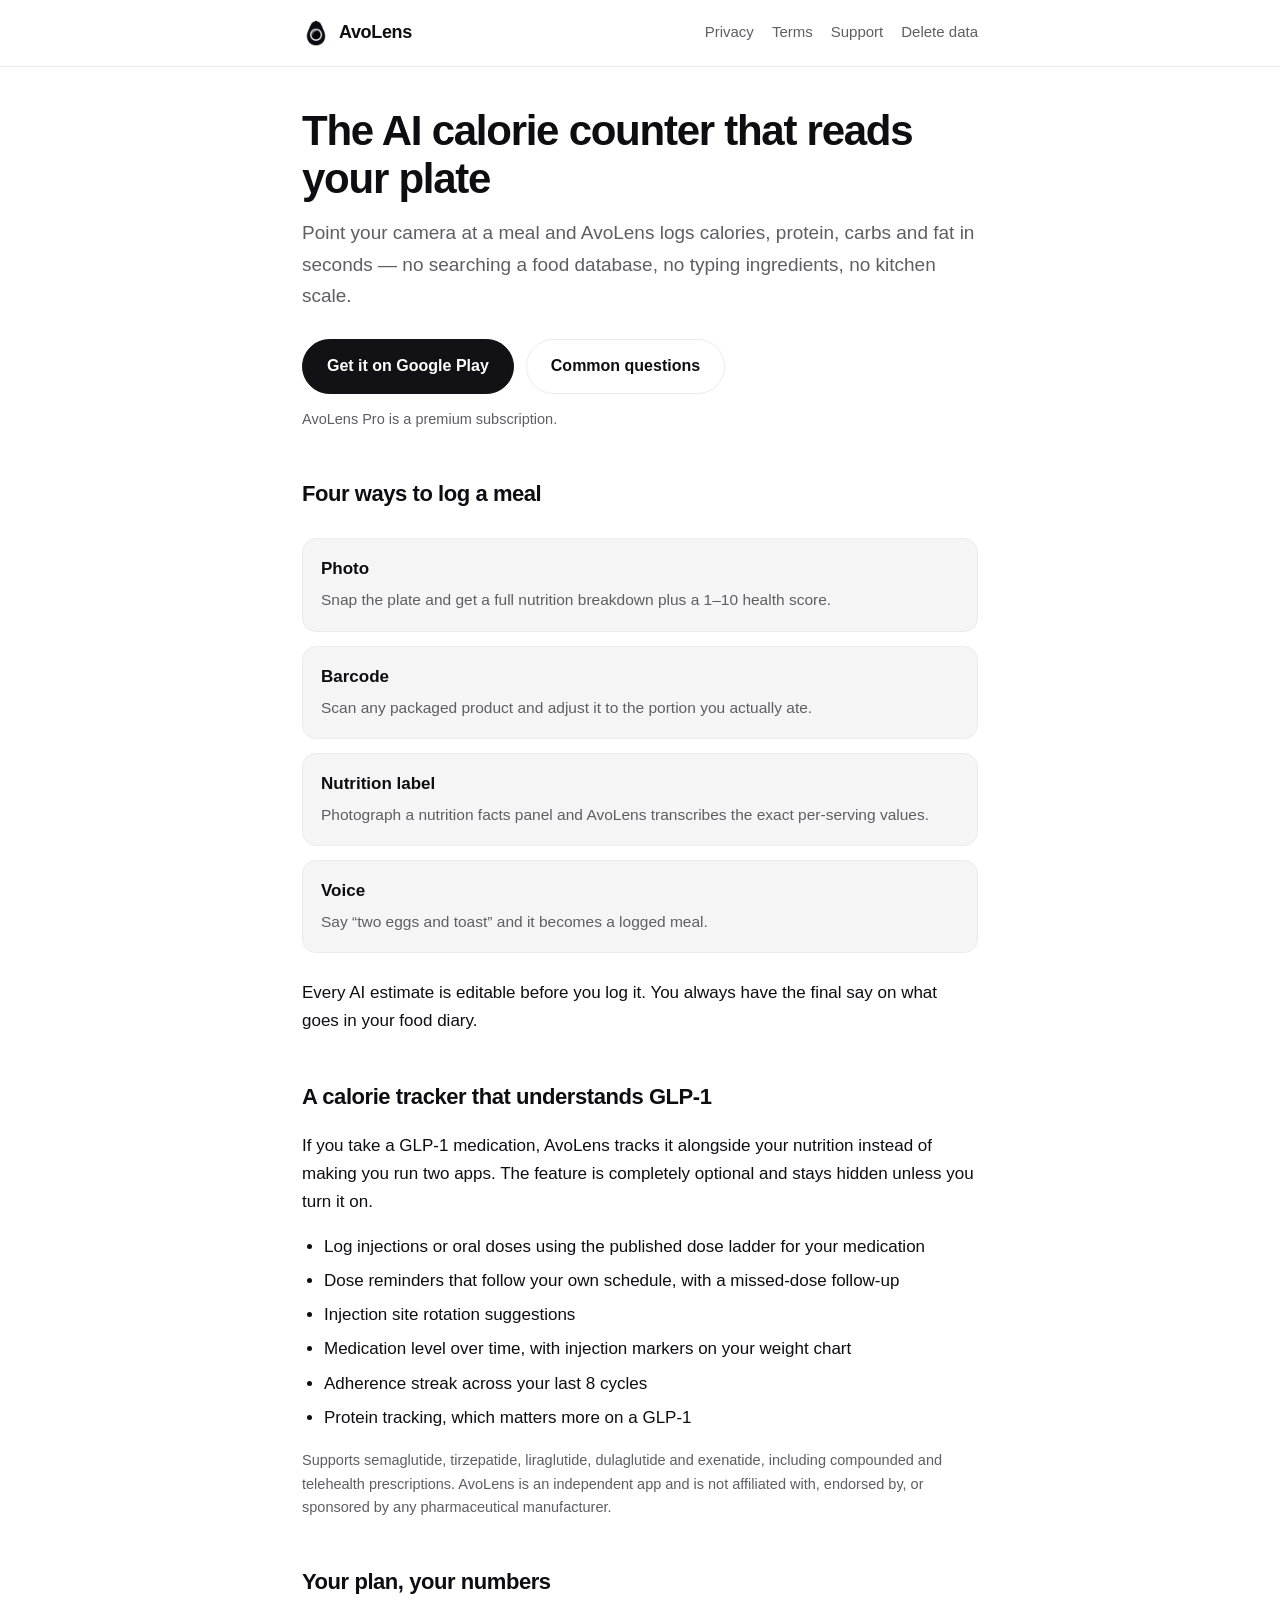
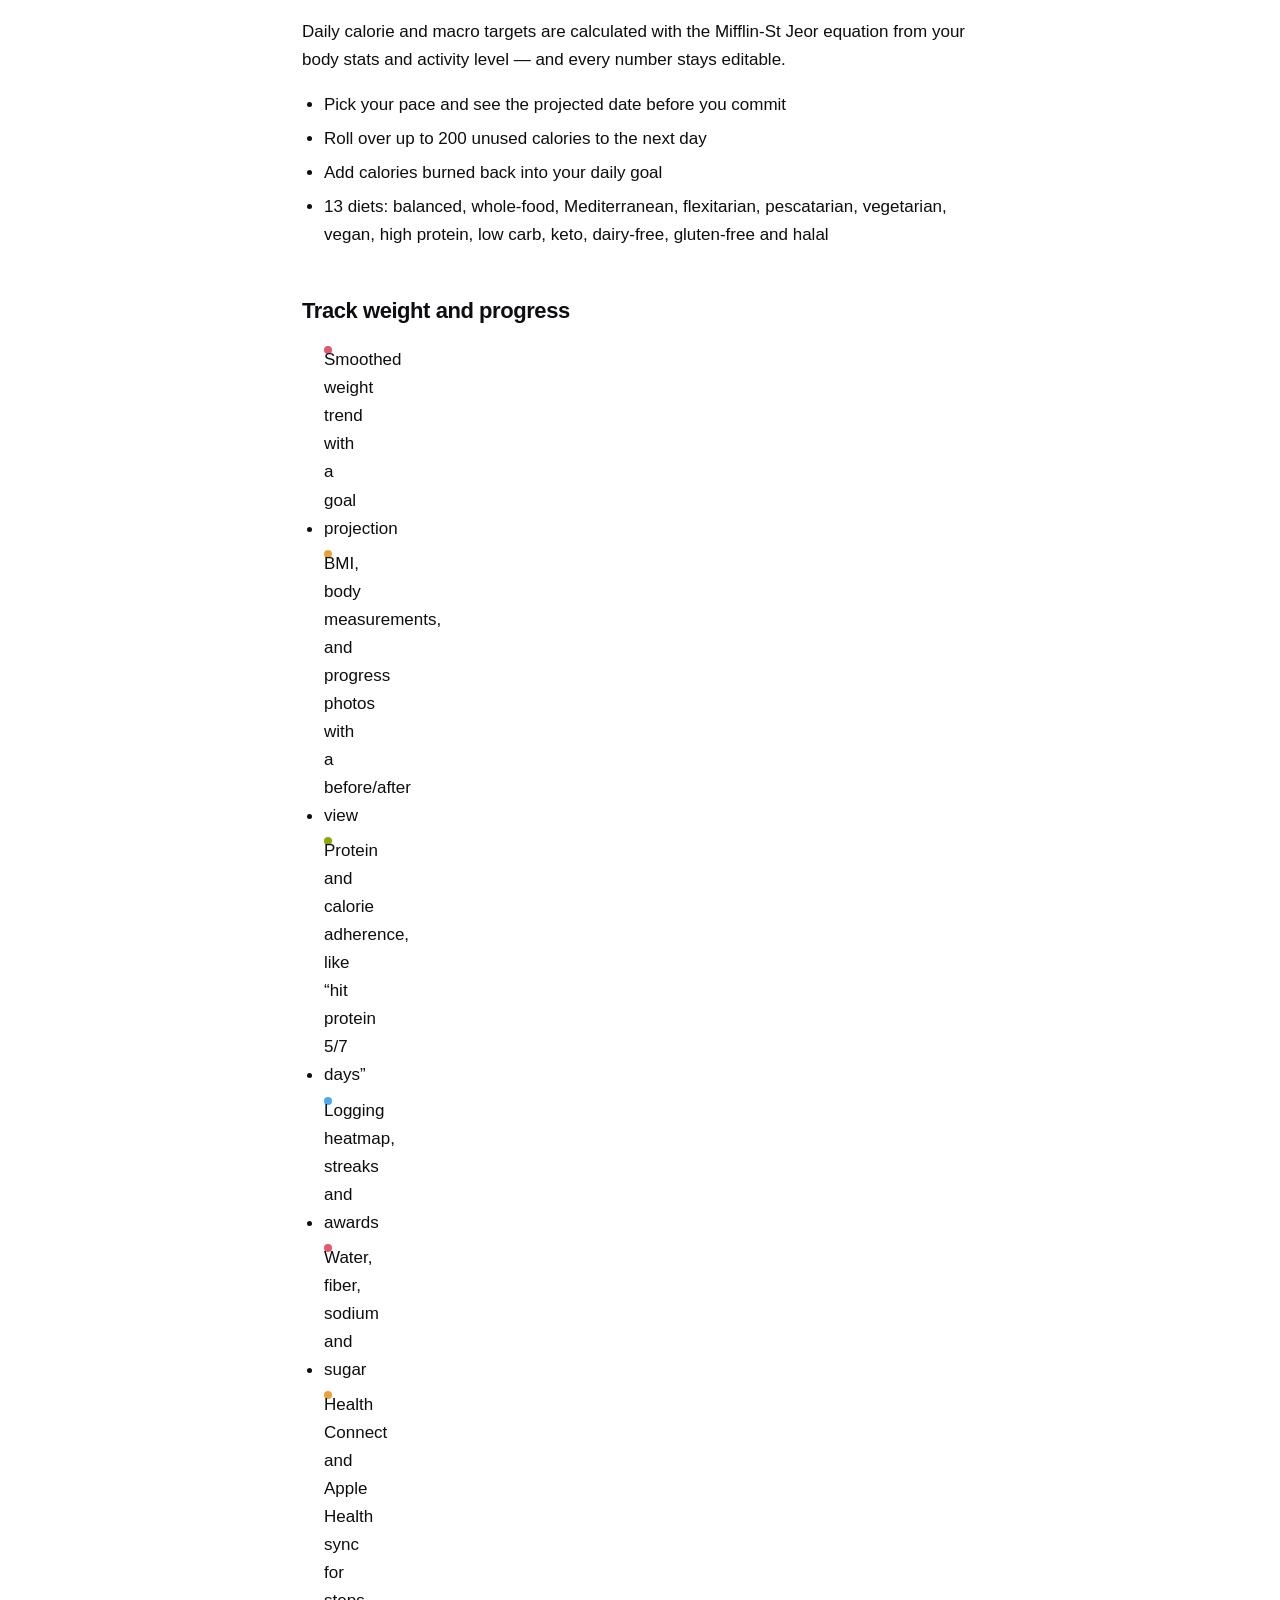
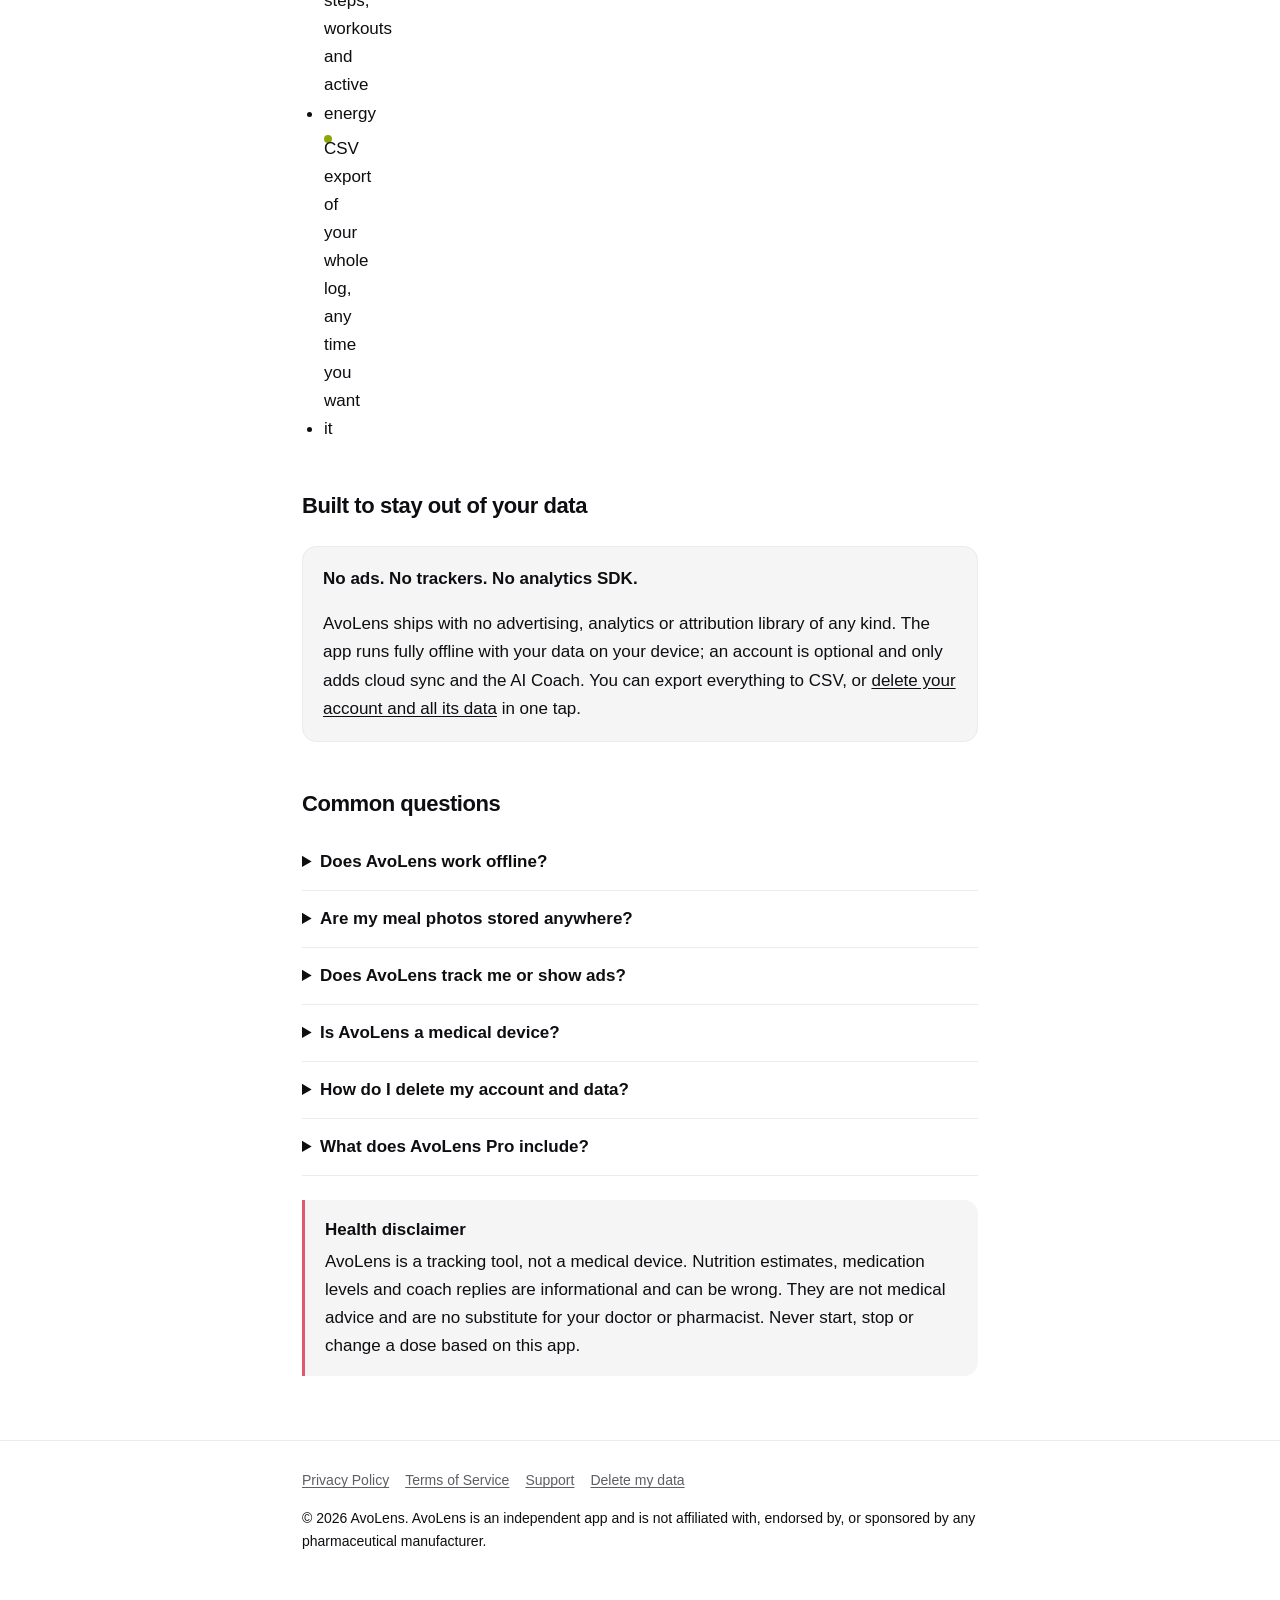
==== index.html @ 186504a1 "chore: add google site verification tag" ====
<!doctype html>
<html lang="en">
<head>
<meta charset="utf-8">
<meta name="google-site-verification" content="rCSnIGurBVN_LekS80JEoP689nJXw2h9uPYYj7l1Quk" />
<meta name="viewport" content="width=device-width, initial-scale=1">
<title>AvoLens — AI Calorie Counter, Macro Tracker & GLP-1 Log</title>
<meta name="description" content="AvoLens is an AI calorie counter that reads your plate. Snap a photo for instant calories, protein, carbs and fat — plus barcode, nutrition label and voice logging, weight trends, and optional GLP-1 tracking. Works offline.">
<link rel="canonical" href="https://sahelummm-cpu.github.io/avolens-site/">
<link rel="icon" href="assets/favicon.png" type="image/png">
<link rel="apple-touch-icon" href="assets/icon-512.png">
<link rel="stylesheet" href="assets/style.css">

<meta property="og:type" content="website">
<meta property="og:site_name" content="AvoLens">
<meta property="og:title" content="AvoLens — AI Calorie Counter, Macro Tracker & GLP-1 Log">
<meta property="og:description" content="Snap your food for instant calories and macros. Track weight, protein and GLP-1. Works offline, no ads, no trackers.">
<meta property="og:url" content="https://sahelummm-cpu.github.io/avolens-site/">
<meta property="og:image" content="https://sahelummm-cpu.github.io/avolens-site/assets/og.png">
<meta property="og:image:width" content="1024">
<meta property="og:image:height" content="500">
<meta name="twitter:card" content="summary_large_image">
<meta name="twitter:title" content="AvoLens — AI Calorie Counter, Macro Tracker & GLP-1 Log">
<meta name="twitter:description" content="Snap your food for instant calories and macros. Track weight, protein and GLP-1. Works offline, no ads, no trackers.">
<meta name="twitter:image" content="https://sahelummm-cpu.github.io/avolens-site/assets/og.png">

<script type="application/ld+json">
{
  "@context": "https://schema.org",
  "@type": "MobileApplication",
  "name": "AvoLens",
  "alternateName": "AvoLens: AI Calorie Counter",
  "applicationCategory": "HealthApplication",
  "applicationSubCategory": "Calorie Counter",
  "operatingSystem": "Android 8.0+, iOS 16+",
  "url": "https://sahelummm-cpu.github.io/avolens-site/",
  "image": "https://sahelummm-cpu.github.io/avolens-site/assets/icon-512.png",
  "description": "An AI calorie counter and macro tracker. Log meals by photo, barcode, nutrition label or voice; track weight, protein and water; optional GLP-1 medication logging. Runs fully offline with no ads and no tracking SDKs.",
  "featureList": [
    "AI photo calorie and macro estimation",
    "Barcode scanning with portion adjustment",
    "Nutrition label transcription",
    "Voice meal logging",
    "Weight trend with goal projection",
    "GLP-1 medication tracking (optional)",
    "Home screen widgets",
    "Health Connect and Apple Health sync",
    "CSV export",
    "Offline-first, account optional"
  ],
  "offers": {
    "@type": "Offer",
    "price": "9.99",
    "priceCurrency": "USD",
    "description": "AvoLens Pro is an auto-renewing subscription."
  },
  "isAccessibleForFree": false
}
</script>

<script type="application/ld+json">
{
  "@context": "https://schema.org",
  "@type": "FAQPage",
  "mainEntity": [
    {
      "@type": "Question",
      "name": "Does AvoLens work offline?",
      "acceptedAnswer": {
        "@type": "Answer",
        "text": "Yes. AvoLens runs fully offline with your data stored on your device. An account is optional and only adds cloud sync and the AI Coach. AI photo, label and voice logging need a connection because the analysis runs on a server."
      }
    },
    {
      "@type": "Question",
      "name": "Are my meal photos stored anywhere?",
      "acceptedAnswer": {
        "@type": "Answer",
        "text": "No. A meal photo is sent to the AI provider, analysed, and the result is returned. AvoLens does not save the photo to any server or database. Progress photos are different — those are yours to keep, and are stored in a private bucket only you can read when you are signed in."
      }
    },
    {
      "@type": "Question",
      "name": "Does AvoLens track me or show ads?",
      "acceptedAnswer": {
        "@type": "Answer",
        "text": "No. There is no analytics SDK, no advertising SDK and no attribution SDK anywhere in the app. Nothing about your usage is sold or shared with third parties for marketing."
      }
    },
    {
      "@type": "Question",
      "name": "Is AvoLens a medical device?",
      "acceptedAnswer": {
        "@type": "Answer",
        "text": "No. AvoLens is a tracking tool. Nutrition estimates, medication logs and AI coach replies are informational and can be wrong. They are not medical advice and are not a substitute for your doctor or pharmacist. Never start, stop or change a dose based on this app."
      }
    },
    {
      "@type": "Question",
      "name": "How do I delete my account and data?",
      "acceptedAnswer": {
        "@type": "Answer",
        "text": "In the app, open Settings, then Data & privacy, then Delete account. That removes your account and its data and wipes local state. You can also request deletion from the web without opening the app."
      }
    },
    {
      "@type": "Question",
      "name": "What does AvoLens Pro include?",
      "acceptedAnswer": {
        "@type": "Answer",
        "text": "AvoLens Pro gives you unlimited AI scans, barcode, nutrition label and voice logging, the AI Coach, unlimited manual entry, food database search, weight and BMI trends, GLP-1 tracking, water, widgets and Health Connect sync. It is an auto-renewing subscription billed through your app store and can be cancelled there at any time."
      }
    }
  ]
}
</script>
</head>
<body>

<header class="site-header">
  <div class="wrap">
    <a class="brand" href="./"><img src="assets/logo.png" alt="" width="28" height="28">AvoLens</a>
    <nav class="site-nav">
      <a href="privacy/">Privacy</a>
      <a href="terms/">Terms</a>
      <a href="support/">Support</a>
      <a href="delete-account/">Delete data</a>
    </nav>
  </div>
</header>

<main class="wrap">

  <h1>The AI calorie counter that reads your plate</h1>
  <p class="lede">Point your camera at a meal and AvoLens logs calories, protein, carbs and fat
  in seconds — no searching a food database, no typing ingredients, no kitchen scale.</p>

  <div class="btn-row">
    <a class="btn" href="https://play.google.com/store/apps/details?id=app.avolens.mobile">Get it on Google Play</a>
    <a class="btn secondary" href="#faq">Common questions</a>
  </div>
  <p class="small muted">AvoLens Pro is a premium subscription.</p>

  <h2>Four ways to log a meal</h2>
  <ul class="features">
    <li><b>Photo</b><span>Snap the plate and get a full nutrition breakdown plus a 1–10 health score.</li>
    <li><b>Barcode</b><span>Scan any packaged product and adjust it to the portion you actually ate.</li>
    <li><b>Nutrition label</b><span>Photograph a nutrition facts panel and AvoLens transcribes the exact per-serving values.</li>
    <li><b>Voice</b><span>Say “two eggs and toast” and it becomes a logged meal.</li>
  </ul>
  <p>Every AI estimate is editable before you log it. You always have the final say on what
  goes in your food diary.</p>

  <h2>A calorie tracker that understands GLP-1</h2>
  <p>If you take a GLP-1 medication, AvoLens tracks it alongside your nutrition instead of
  making you run two apps. The feature is completely optional and stays hidden unless you
  turn it on.</p>
  <ul>
    <li>Log injections or oral doses using the published dose ladder for your medication</li>
    <li>Dose reminders that follow your own schedule, with a missed-dose follow-up</li>
    <li>Injection site rotation suggestions</li>
    <li>Medication level over time, with injection markers on your weight chart</li>
    <li>Adherence streak across your last 8 cycles</li>
    <li>Protein tracking, which matters more on a GLP-1</li>
  </ul>
  <p class="small muted">Supports semaglutide, tirzepatide, liraglutide, dulaglutide and
  exenatide, including compounded and telehealth prescriptions. AvoLens is an independent
  app and is not affiliated with, endorsed by, or sponsored by any pharmaceutical
  manufacturer.</p>

  <h2>Your plan, your numbers</h2>
  <p>Daily calorie and macro targets are calculated with the Mifflin-St Jeor equation from
  your body stats and activity level — and every number stays editable.</p>
  <ul>
    <li>Pick your pace and see the projected date before you commit</li>
    <li>Roll over up to 200 unused calories to the next day</li>
    <li>Add calories burned back into your daily goal</li>
    <li>13 diets: balanced, whole-food, Mediterranean, flexitarian, pescatarian, vegetarian,
    vegan, high protein, low carb, keto, dairy-free, gluten-free and halal</li>
  </ul>

  <h2>Track weight and progress</h2>
  <ul>
    <li><span class="dot p">Smoothed weight trend with a goal projection</li>
    <li><span class="dot c">BMI, body measurements, and progress photos with a before/after view</li>
    <li><span class="dot f">Protein and calorie adherence, like “hit protein 5/7 days”</li>
    <li><span class="dot w">Logging heatmap, streaks and awards</li>
    <li><span class="dot p">Water, fiber, sodium and sugar</li>
    <li><span class="dot c">Health Connect and Apple Health sync for steps, workouts and active energy</li>
    <li><span class="dot f">CSV export of your whole log, any time you want it</li>
  </ul>

  <h2>Built to stay out of your data</h2>
  <div class="card">
    <h3>No ads. No trackers. No analytics SDK.</h3>
    <p>AvoLens ships with no advertising, analytics or attribution library of any kind. The
    app runs fully offline with your data on your device; an account is optional and only
    adds cloud sync and the AI Coach. You can export everything to CSV, or
    <a href="delete-account/">delete your account and all its data</a> in one tap.</p>
  </div>

  <h2 id="faq">Common questions</h2>

  <details>
    <summary>Does AvoLens work offline?</summary>
    <p>Yes. AvoLens runs fully offline with your data stored on your device. An account is
    optional and only adds cloud sync and the AI Coach. AI photo, label and voice logging
    need a connection, because the analysis runs on a server.</p>
  </details>

  <details>
    <summary>Are my meal photos stored anywhere?</summary>
    <p>No. A meal photo is sent to the AI provider, analysed, and the result comes back.
    AvoLens does not save that photo to any server or database. Progress photos are
    different — those are yours to keep, and are stored in a private bucket only you can
    read while you are signed in. Full detail in the <a href="privacy/">Privacy Policy</a>.</p>
  </details>

  <details>
    <summary>Does AvoLens track me or show ads?</summary>
    <p>No. There is no analytics SDK, no advertising SDK and no attribution SDK anywhere in
    the app. Nothing about your usage is sold or shared with third parties for marketing.</p>
  </details>

  <details>
    <summary>Is AvoLens a medical device?</summary>
    <p>No. AvoLens is a tracking tool. Nutrition estimates, medication levels and coach
    replies are informational and can be wrong. They are not medical advice and are no
    substitute for your doctor or pharmacist. Never start, stop or change a dose based on
    this app.</p>
  </details>

  <details>
    <summary>How do I delete my account and data?</summary>
    <p>In the app: <strong>Settings → Data &amp; privacy → Delete account</strong>. That
    removes your account and its data, and wipes local state. You can also
    <a href="delete-account/">request deletion from the web</a> without opening the app.</p>
  </details>

  <details>
    <summary>What does AvoLens Pro include?</summary>
    <p>AvoLens Pro gives you unlimited AI scans, barcode, nutrition label and voice logging, 
    the AI Coach, unlimited manual entry, food database search, weight and BMI trends, 
    GLP-1 tracking, water, widgets and Health Connect sync. It is an auto-renewing 
    subscription offered monthly or annually and billed through your app store. Cancel any 
    time in your store subscription settings.</p>
  </details>

  <div class="callout">
    <strong>Health disclaimer</strong>
    AvoLens is a tracking tool, not a medical device. Nutrition estimates, medication levels
    and coach replies are informational and can be wrong. They are not medical advice and
    are no substitute for your doctor or pharmacist. Never start, stop or change a dose
    based on this app.
  </div>

</main>

<footer class="site-footer">
  <div class="wrap">
    <nav>
      <a href="privacy/">Privacy Policy</a>
      <a href="terms/">Terms of Service</a>
      <a href="support/">Support</a>
      <a href="delete-account/">Delete my data</a>
    </nav>
    <p>© 2026 AvoLens. AvoLens is an independent app and is not affiliated with, endorsed by,
    or sponsored by any pharmaceutical manufacturer.</p>
  </div>
</footer>

</body>
</html>

<!-- redeploy trigger -->
---- assets/style.css ----
/* AvoLens — one stylesheet, no external requests.
   Palette mirrors src/lib/theme.tsx in the app: jet-black/white monochrome
   with the macro accents used sparingly. */

:root {
  --bg: #ffffff;
  --surface: #ffffff;
  --surface2: #f5f5f6;
  --border: #ececee;
  --ink: #0e0e12;
  --muted: #5e5e63;
  --faint: #8e8e93;
  --accent: #111116;
  --accent-ink: #ffffff;
  --protein: #e4586e;
  --carbs: #e8a13b;
  --fat: #8ea604;
  --water: #4da8f0;
  --radius: 14px;
  --maxw: 720px;
  color-scheme: light dark;
}

@media (prefers-color-scheme: dark) {
  :root {
    --bg: #0e0e12;
    --surface: #16161c;
    --surface2: #202028;
    --border: #282832;
    --ink: #ffffff;
    --muted: #a9a9ae;
    --faint: #8a8a8f;
    --accent: #ffffff;
    --accent-ink: #0e0e12;
  }
}

* { box-sizing: border-box; }

html { -webkit-text-size-adjust: 100%; }

body {
  margin: 0;
  background: var(--bg);
  color: var(--ink);
  font: 400 17px/1.65 -apple-system, BlinkMacSystemFont, "Segoe UI", Roboto,
    "Helvetica Neue", Arial, sans-serif;
  -webkit-font-smoothing: antialiased;
}

.wrap {
  max-width: var(--maxw);
  margin: 0 auto;
  padding: 0 22px;
}

/* ---------- header / footer ---------- */

.site-header {
  border-bottom: 1px solid var(--border);
  padding: 18px 0;
}

.site-header .wrap {
  display: flex;
  align-items: center;
  gap: 14px;
  flex-wrap: wrap;
}

.brand {
  display: flex;
  align-items: center;
  gap: 9px;
  font-weight: 700;
  font-size: 18px;
  letter-spacing: -0.02em;
  text-decoration: none;
  color: var(--ink);
}

.brand img { width: 28px; height: 28px; border-radius: 7px; }

.site-nav {
  margin-left: auto;
  display: flex;
  gap: 18px;
  font-size: 15px;
}

.site-nav a { color: var(--muted); text-decoration: none; }
.site-nav a:hover { color: var(--ink); text-decoration: underline; }

.site-footer {
  border-top: 1px solid var(--border);
  margin-top: 64px;
  padding: 28px 0 44px;
  font-size: 14px;
  color: var(--muted);
}

.site-footer nav { display: flex; flex-wrap: wrap; gap: 16px; margin-bottom: 14px; }
.site-footer a { color: var(--muted); }

/* ---------- type ---------- */

h1 {
  font-size: clamp(30px, 6vw, 42px);
  line-height: 1.15;
  letter-spacing: -0.03em;
  margin: 40px 0 14px;
}

h2 {
  font-size: 22px;
  letter-spacing: -0.02em;
  margin: 44px 0 12px;
  scroll-margin-top: 24px;
}

h3 { font-size: 17px; margin: 26px 0 8px; }

p, li { color: var(--ink); }

a { color: var(--ink); text-underline-offset: 2px; }

.lede {
  font-size: 19px;
  color: var(--muted);
  margin: 0 0 28px;
}

.muted { color: var(--muted); }
.small { font-size: 14.5px; }

ul, ol { padding-left: 22px; }
li { margin: 6px 0; }

hr { border: 0; border-top: 1px solid var(--border); margin: 40px 0; }

/* ---------- components ---------- */

.card {
  background: var(--surface2);
  border: 1px solid var(--border);
  border-radius: var(--radius);
  padding: 18px 20px;
  margin: 22px 0;
}

.card h3 { margin-top: 0; }
.card :last-child { margin-bottom: 0; }

.callout {
  border-left: 3px solid var(--protein);
  background: var(--surface2);
  border-radius: 0 var(--radius) var(--radius) 0;
  padding: 16px 20px;
  margin: 24px 0;
}

.callout strong { display: block; margin-bottom: 4px; }

.btn {
  display: inline-block;
  background: var(--accent);
  color: var(--accent-ink);
  text-decoration: none;
  font-weight: 600;
  font-size: 16px;
  padding: 13px 24px;
  border-radius: 999px;
  border: 1px solid var(--accent);
}

.btn:hover { opacity: 0.88; }

.btn.secondary {
  background: transparent;
  color: var(--ink);
  border-color: var(--border);
}

.btn-row { display: flex; flex-wrap: wrap; gap: 12px; margin: 28px 0 8px; }

.features {
  list-style: none;
  padding: 0;
  margin: 26px 0;
  display: grid;
  gap: 14px;
}

.features li {
  background: var(--surface2);
  border: 1px solid var(--border);
  border-radius: var(--radius);
  padding: 16px 18px;
  margin: 0;
}

.features b { display: block; margin-bottom: 3px; }
.features span { color: var(--muted); font-size: 15.5px; }

.dot { display: inline-block; width: 8px; height: 8px; border-radius: 4px; margin-right: 8px; vertical-align: 1px; }
.dot.p { background: var(--protein); }
.dot.c { background: var(--carbs); }
.dot.f { background: var(--fat); }
.dot.w { background: var(--water); }

.table-scroll { overflow-x: auto; margin: 22px 0; }

table {
  border-collapse: collapse;
  width: 100%;
  min-width: 460px;
  font-size: 15.5px;
}

th, td {
  text-align: left;
  vertical-align: top;
  padding: 10px 12px;
  border-bottom: 1px solid var(--border);
}

th { font-weight: 600; background: var(--surface2); }

.toc {
  background: var(--surface2);
  border: 1px solid var(--border);
  border-radius: var(--radius);
  padding: 16px 20px 16px 38px;
  font-size: 15.5px;
}

.toc li { margin: 4px 0; }

.meta {
  font-size: 14px;
  color: var(--faint);
  margin: 0 0 30px;
}

.fill {
  background: rgba(228, 88, 110, 0.14);
  border-bottom: 1px dashed var(--protein);
  padding: 0 3px;
  border-radius: 3px;
  font-weight: 600;
}

pre {
  background: var(--surface2);
  border: 1px solid var(--border);
  border-radius: var(--radius);
  padding: 16px 18px;
  overflow-x: auto;
  font-size: 14px;
  line-height: 1.6;
  white-space: pre-wrap;
  word-wrap: break-word;
}

code { font-size: 0.92em; }

details {
  border-bottom: 1px solid var(--border);
  padding: 14px 0;
}

summary {
  cursor: pointer;
  font-weight: 600;
  font-size: 17px;
}

details p { margin: 10px 0 0; color: var(--muted); }

@media (max-width: 520px) {
  body { font-size: 16.5px; }
  .site-nav { gap: 14px; font-size: 14.5px; width: 100%; margin-left: 0; }
}
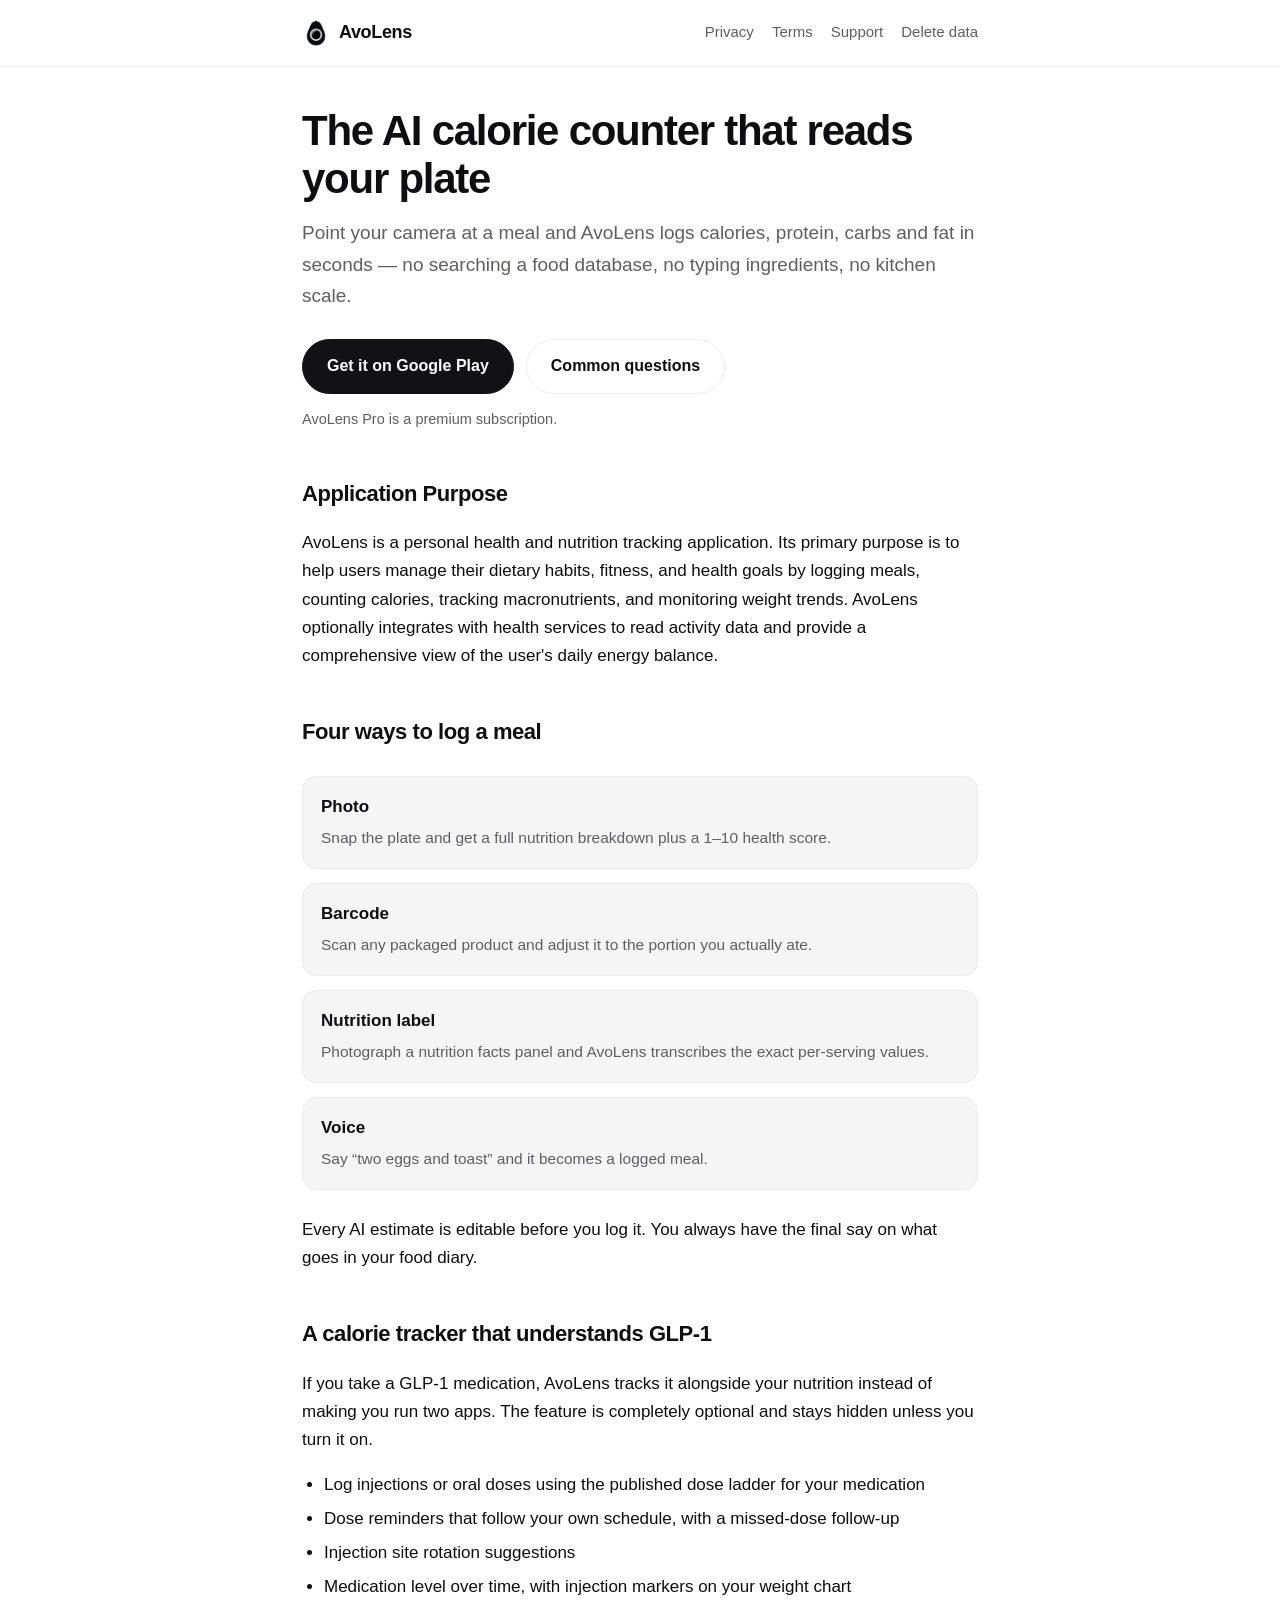
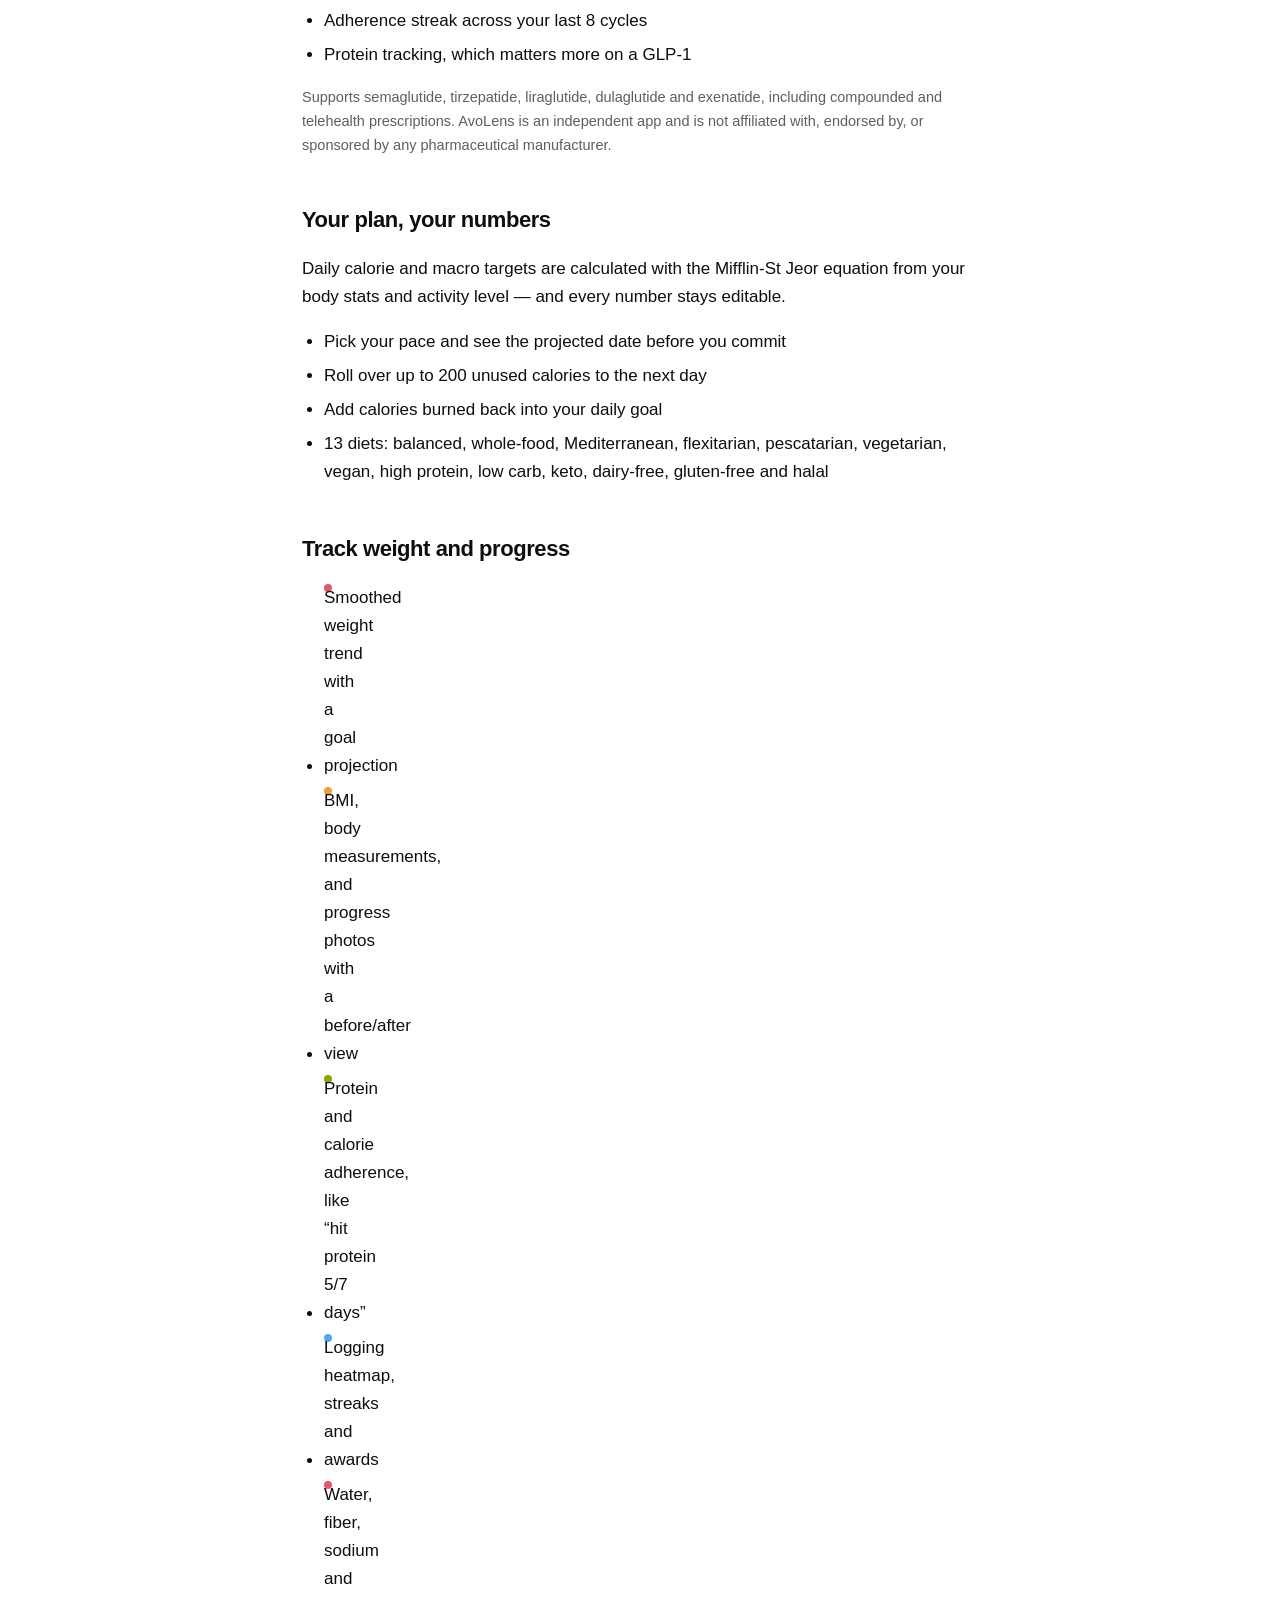
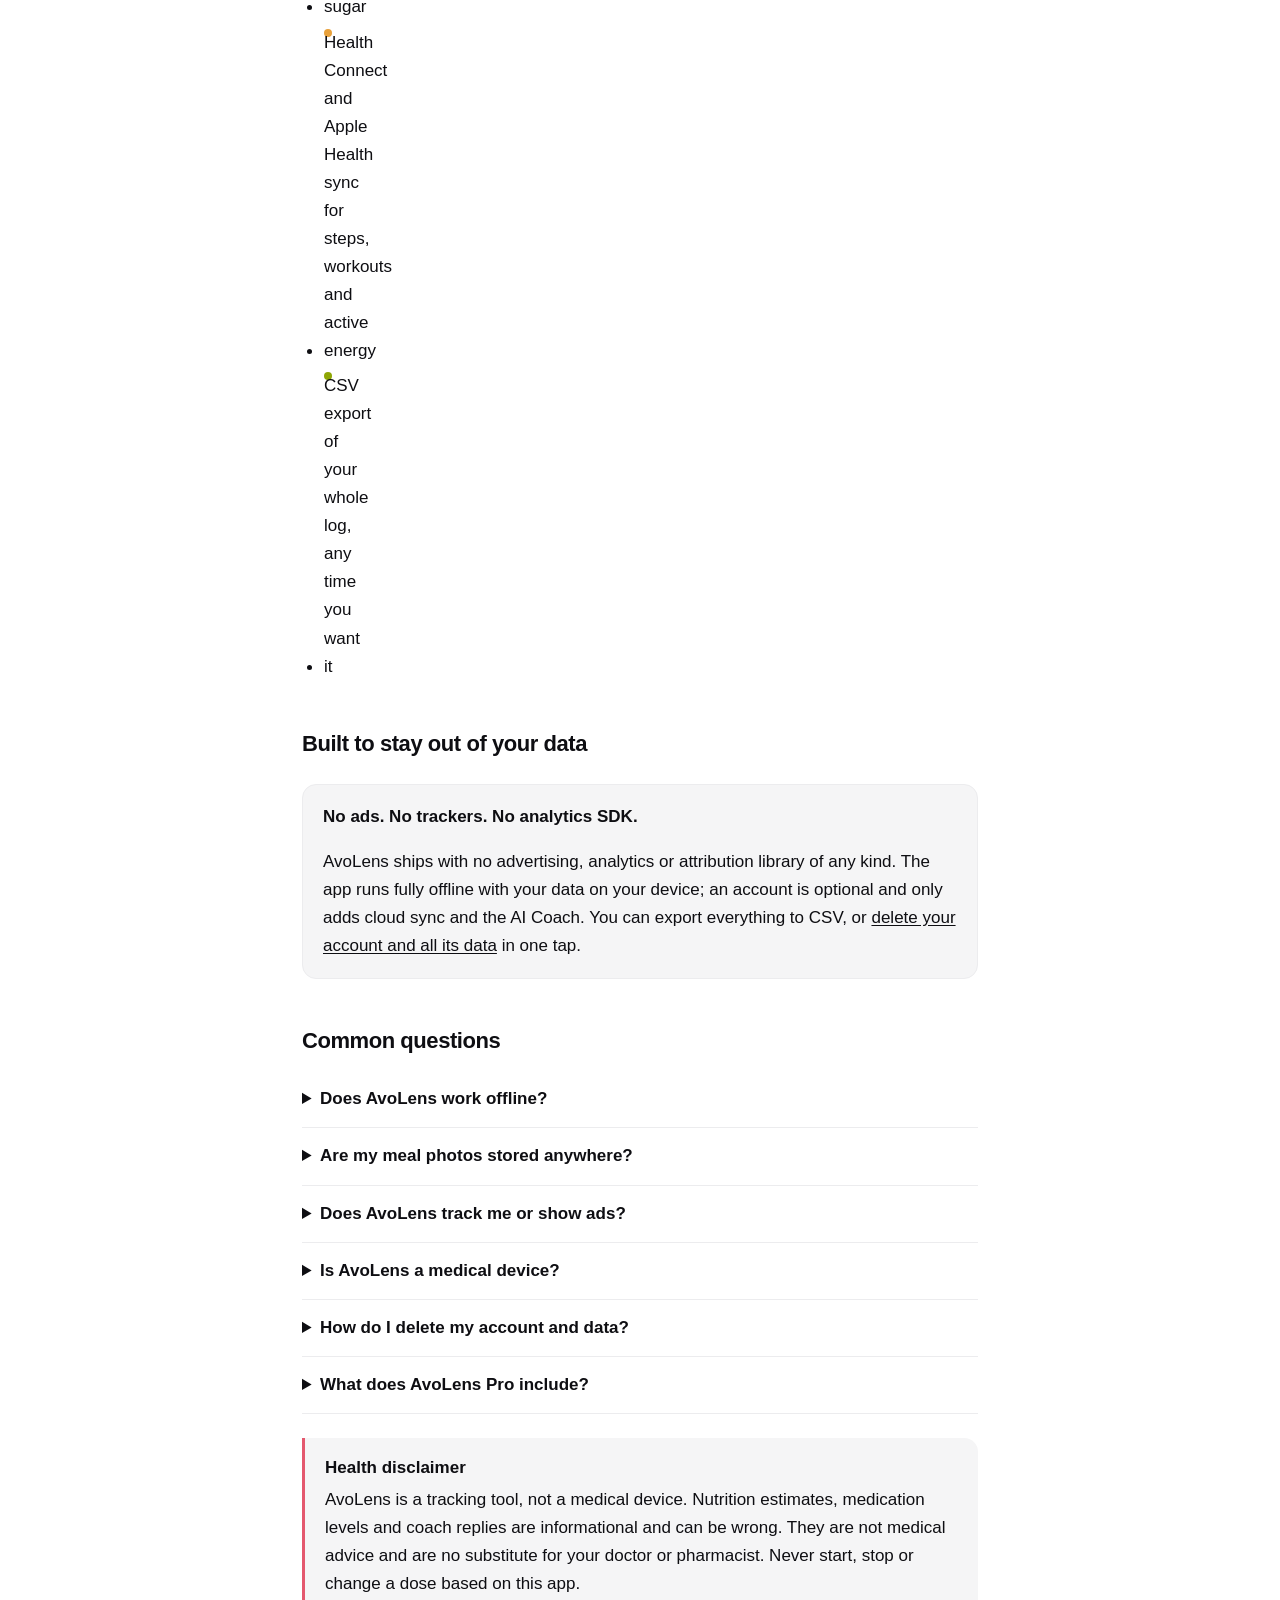
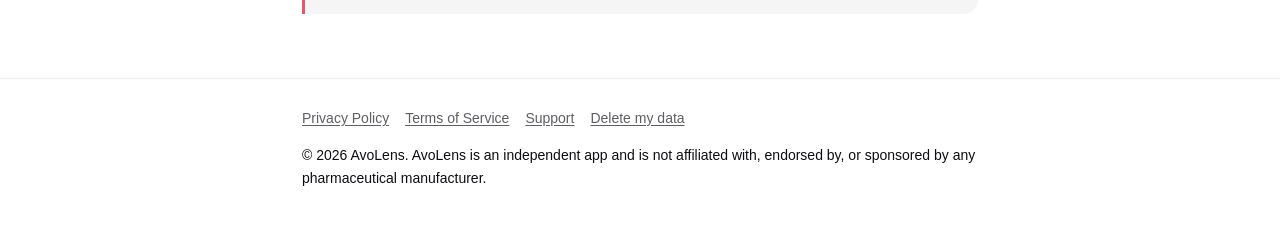
==== commit 1c07edbf: "docs: add application purpose for OAuth verification" ====
--- a/index.html
+++ b/index.html
@@ -141,6 +141,9 @@
   </div>
   <p class="small muted">AvoLens Pro is a premium subscription.</p>
 
+  <h2>Application Purpose</h2>
+  <p>AvoLens is a personal health and nutrition tracking application. Its primary purpose is to help users manage their dietary habits, fitness, and health goals by logging meals, counting calories, tracking macronutrients, and monitoring weight trends. AvoLens optionally integrates with health services to read activity data and provide a comprehensive view of the user's daily energy balance.</p>
+
   <h2>Four ways to log a meal</h2>
   <ul class="features">
     <li><b>Photo</b><span>Snap the plate and get a full nutrition breakdown plus a 1–10 health score.</li>
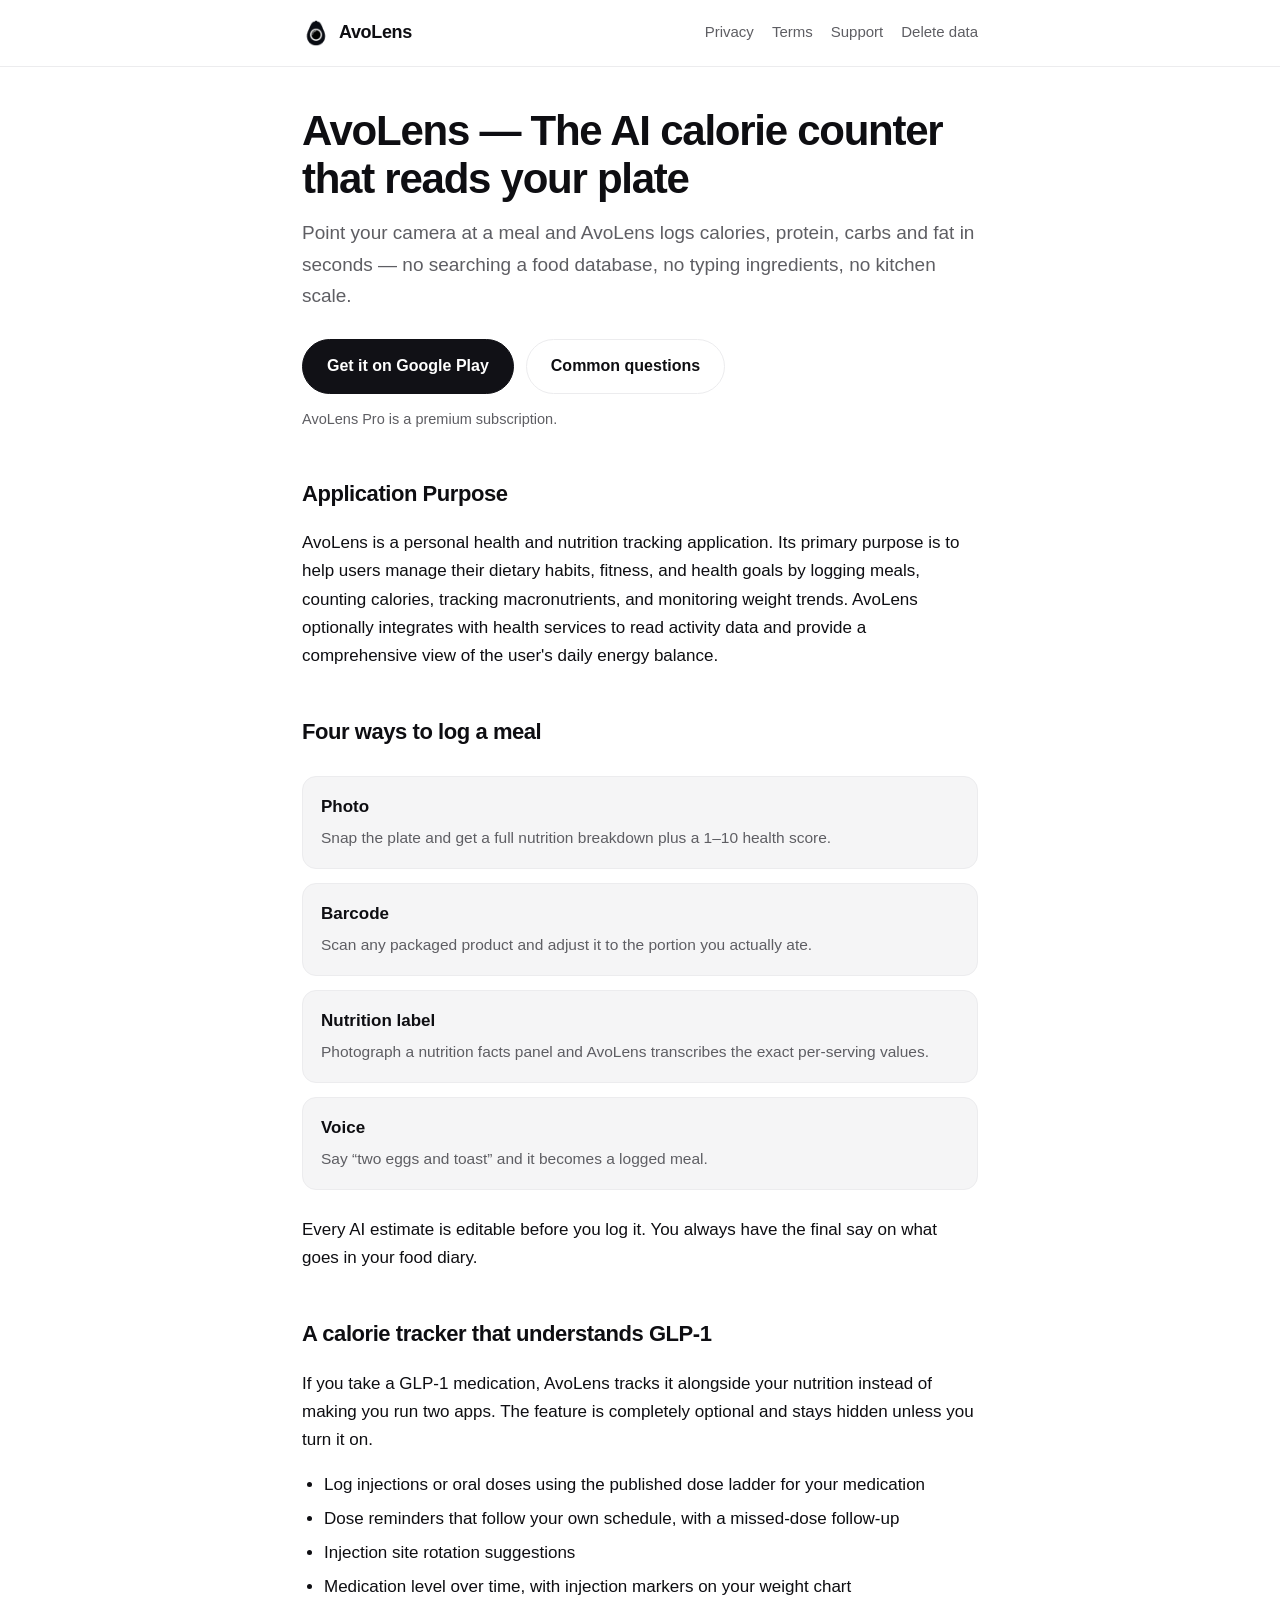
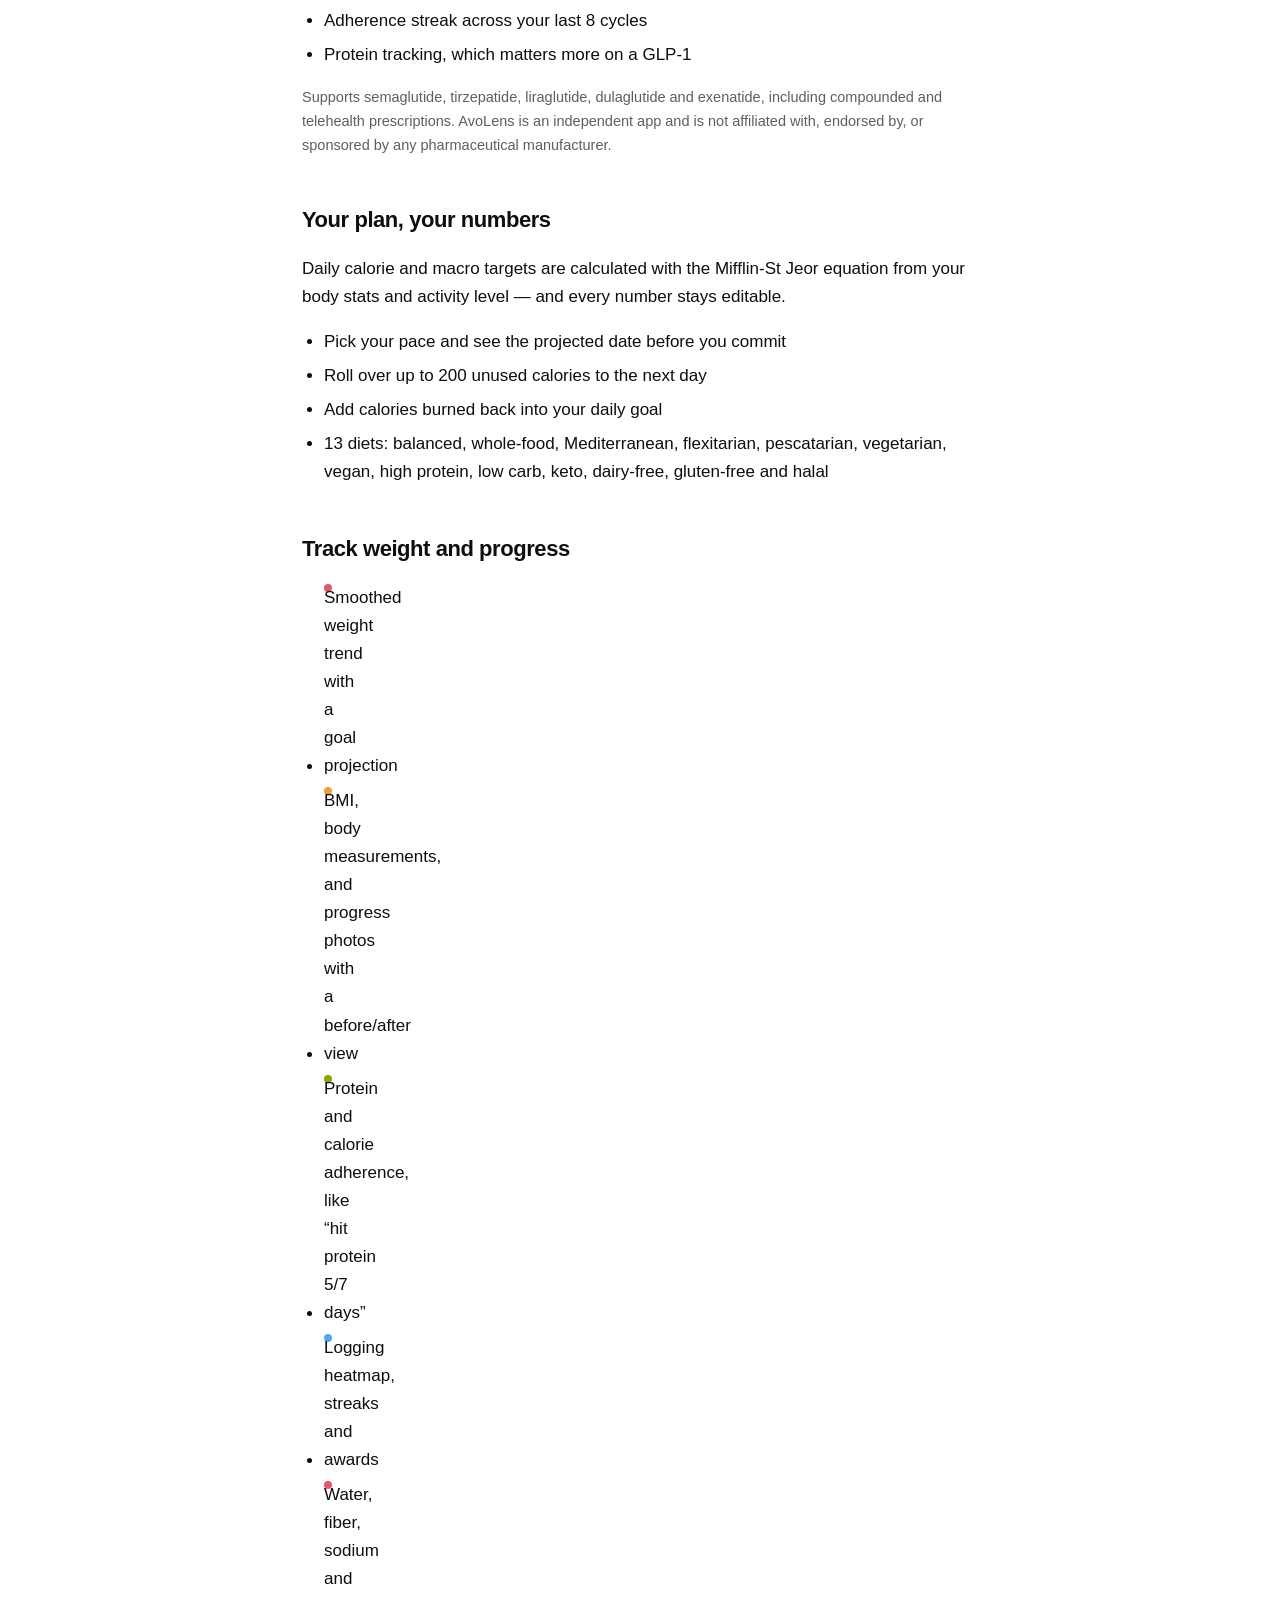
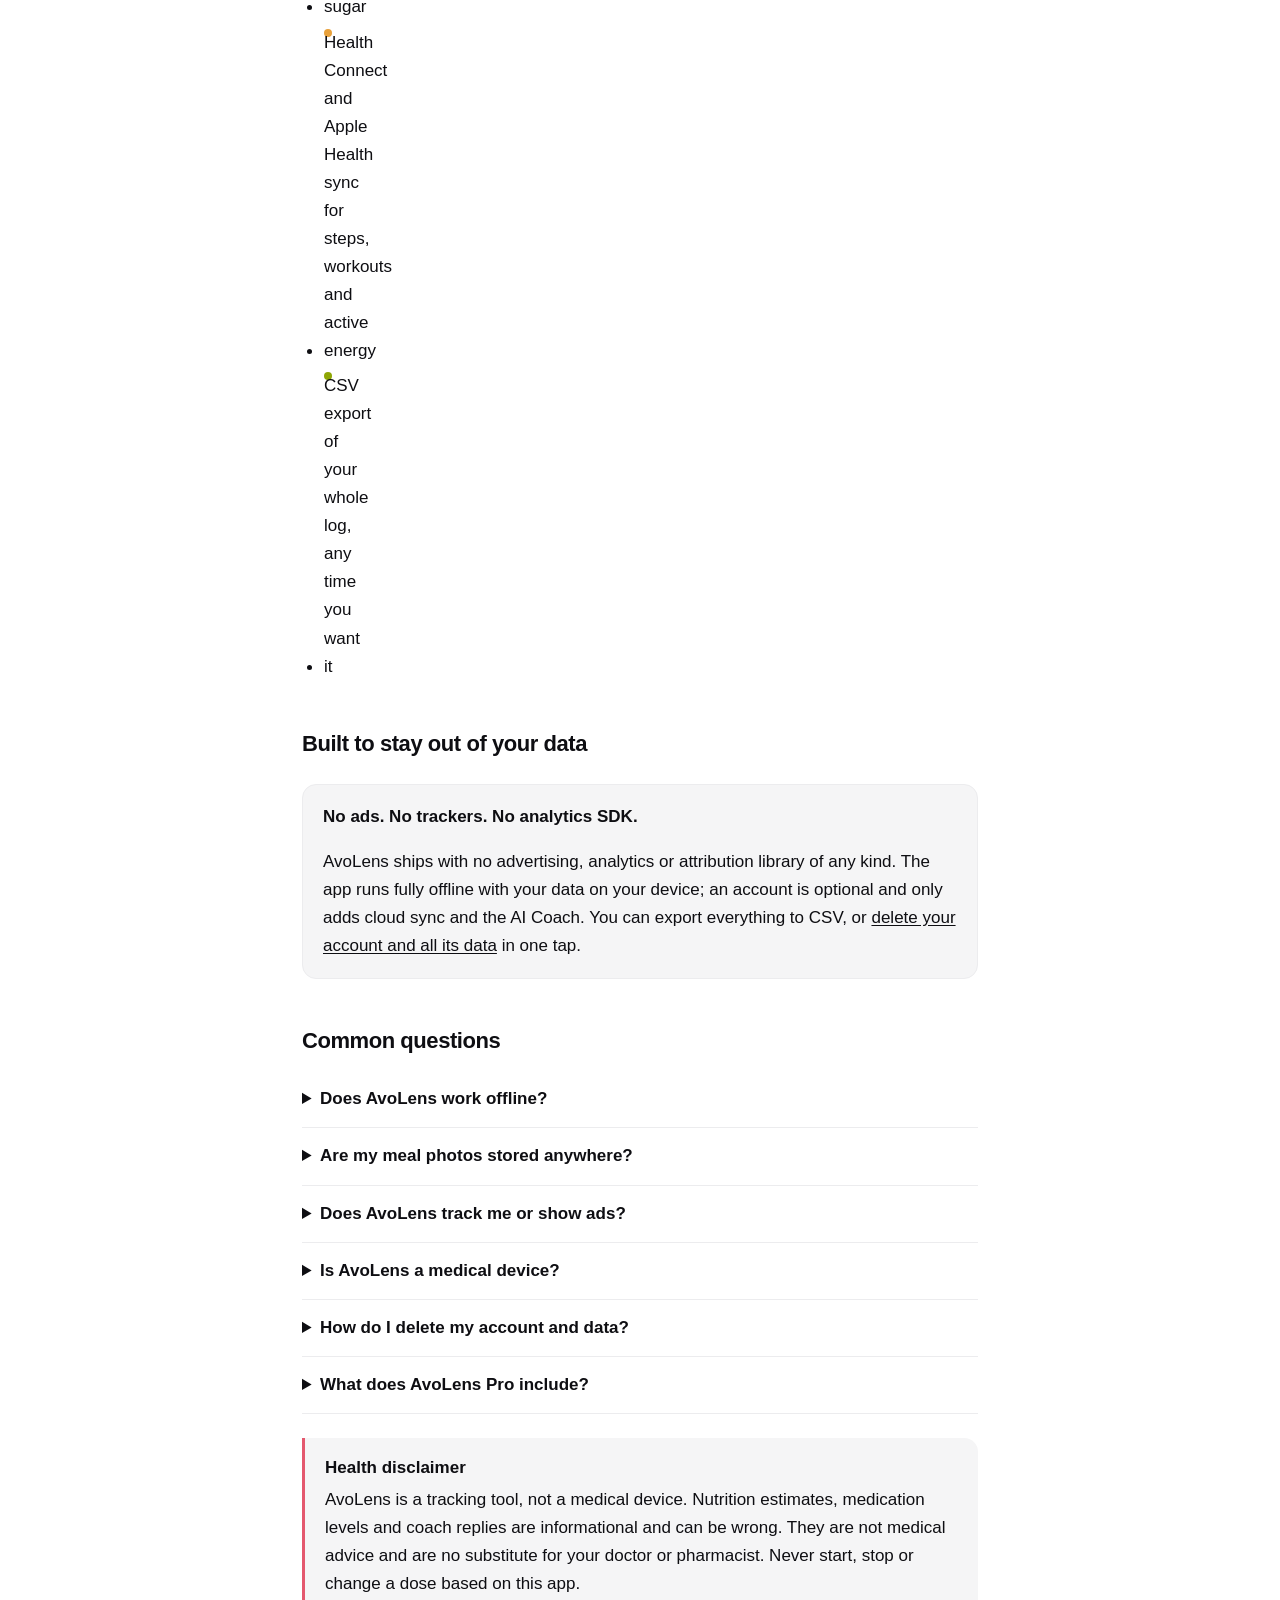
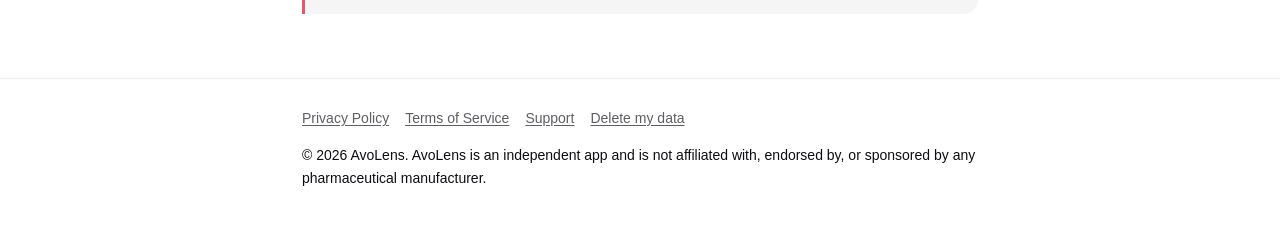
==== commit 831a39bf: "docs: add app name AvoLens to h1 heading for OAuth branding verification" ====
--- a/index.html
+++ b/index.html
@@ -131,7 +131,7 @@
 
 <main class="wrap">
 
-  <h1>The AI calorie counter that reads your plate</h1>
+  <h1>AvoLens — The AI calorie counter that reads your plate</h1>
   <p class="lede">Point your camera at a meal and AvoLens logs calories, protein, carbs and fat
   in seconds — no searching a food database, no typing ingredients, no kitchen scale.</p>
 
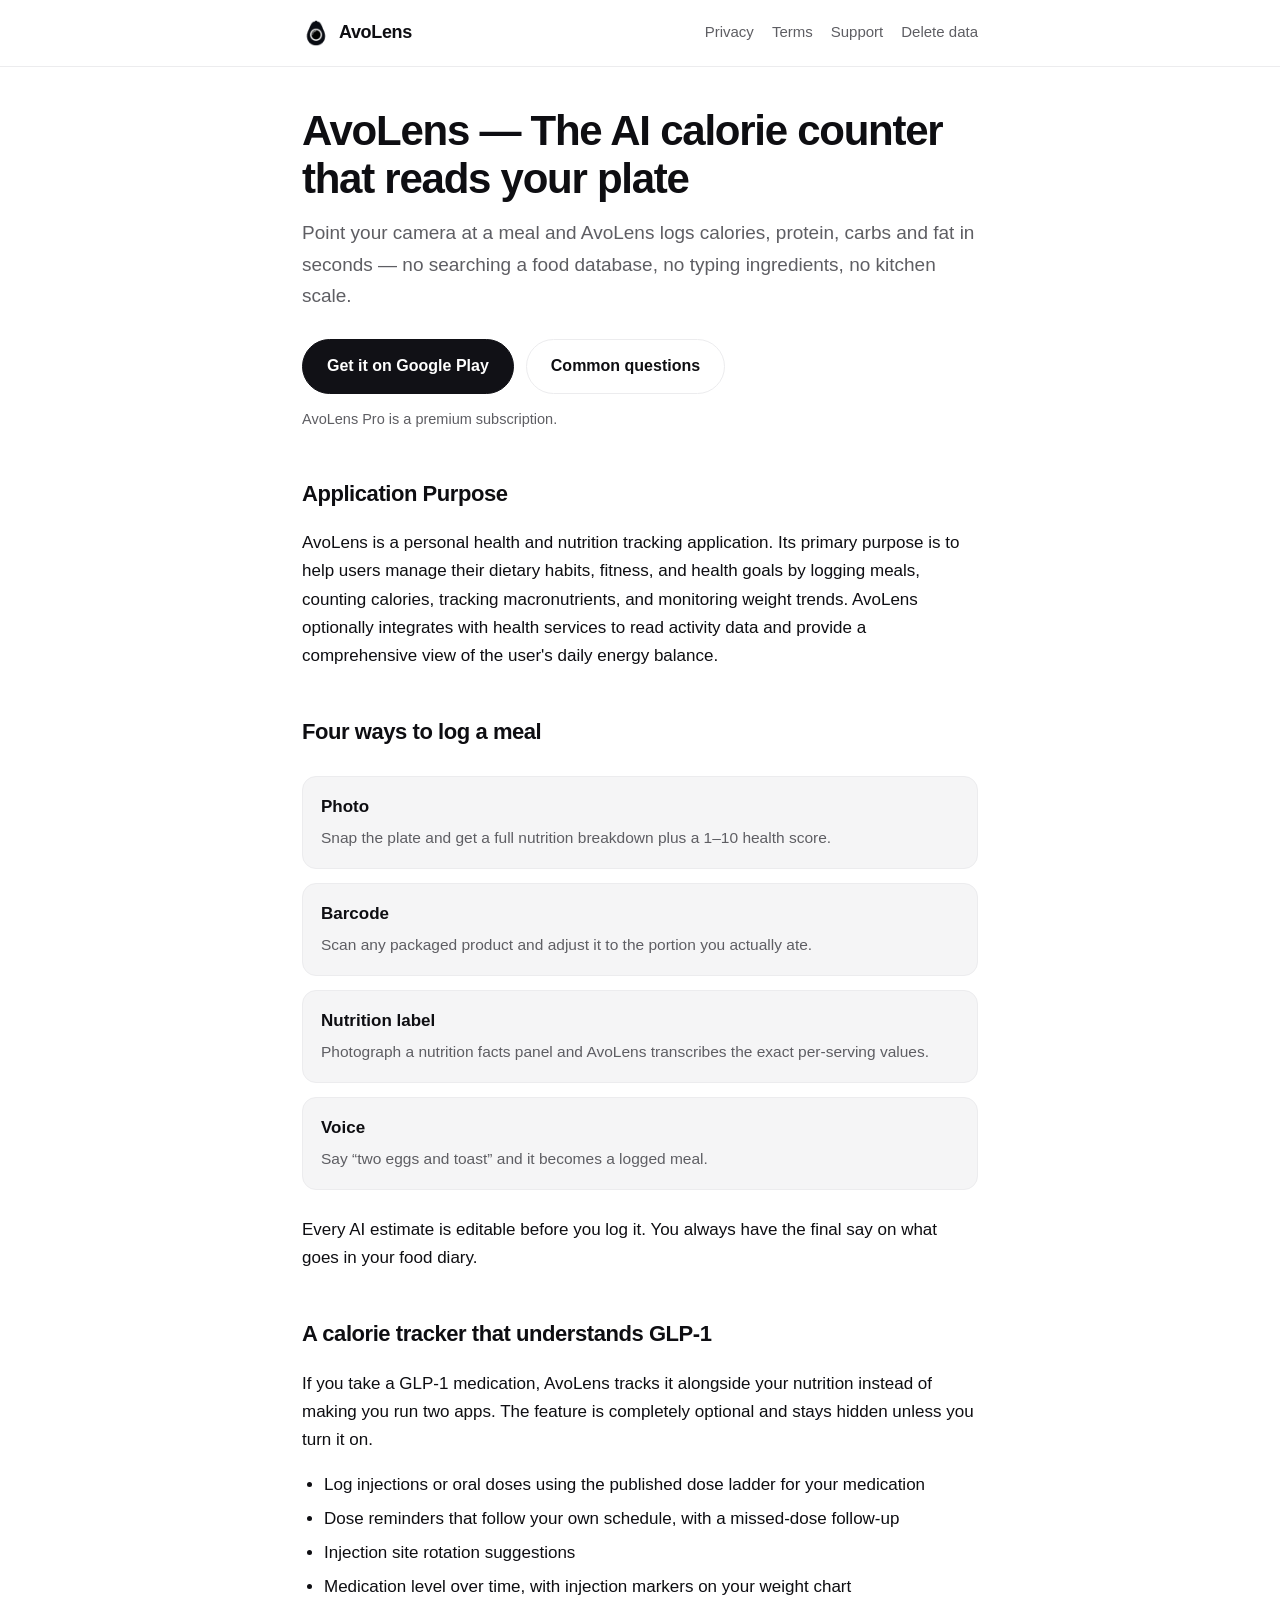
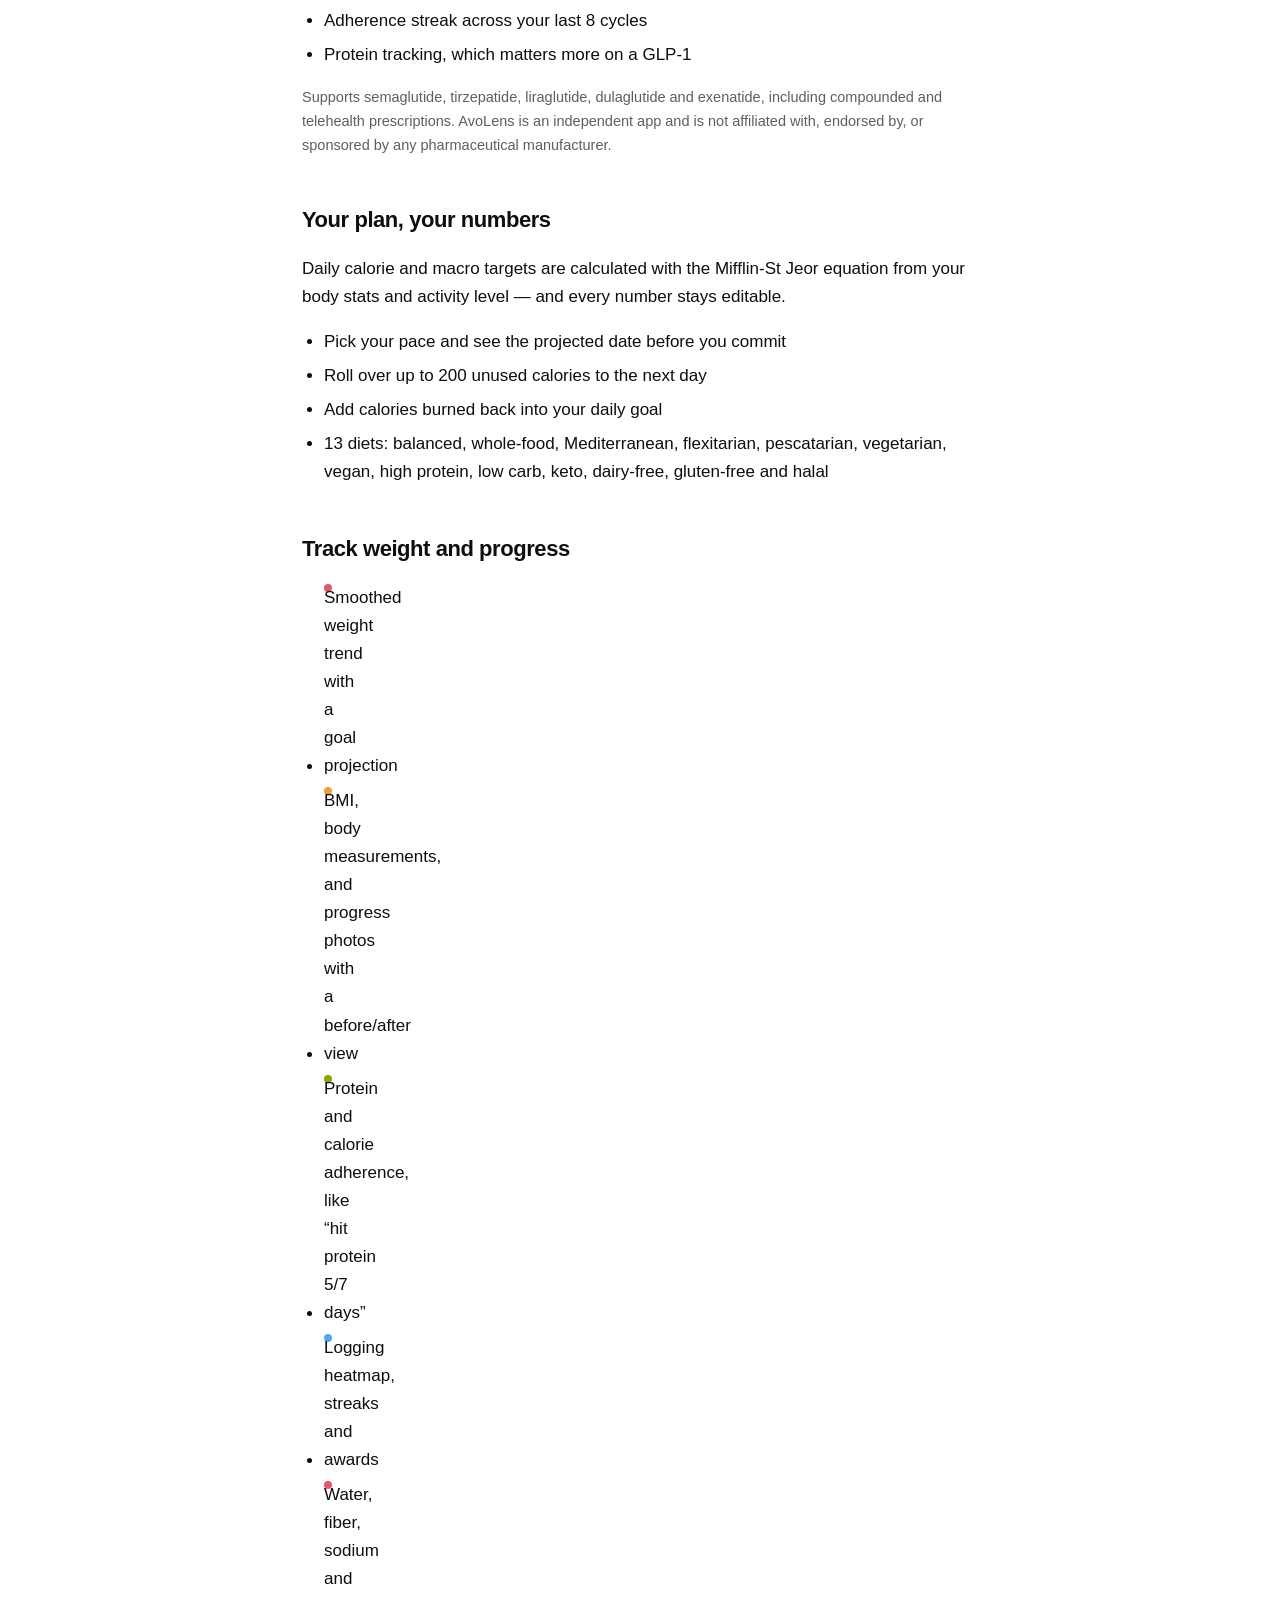
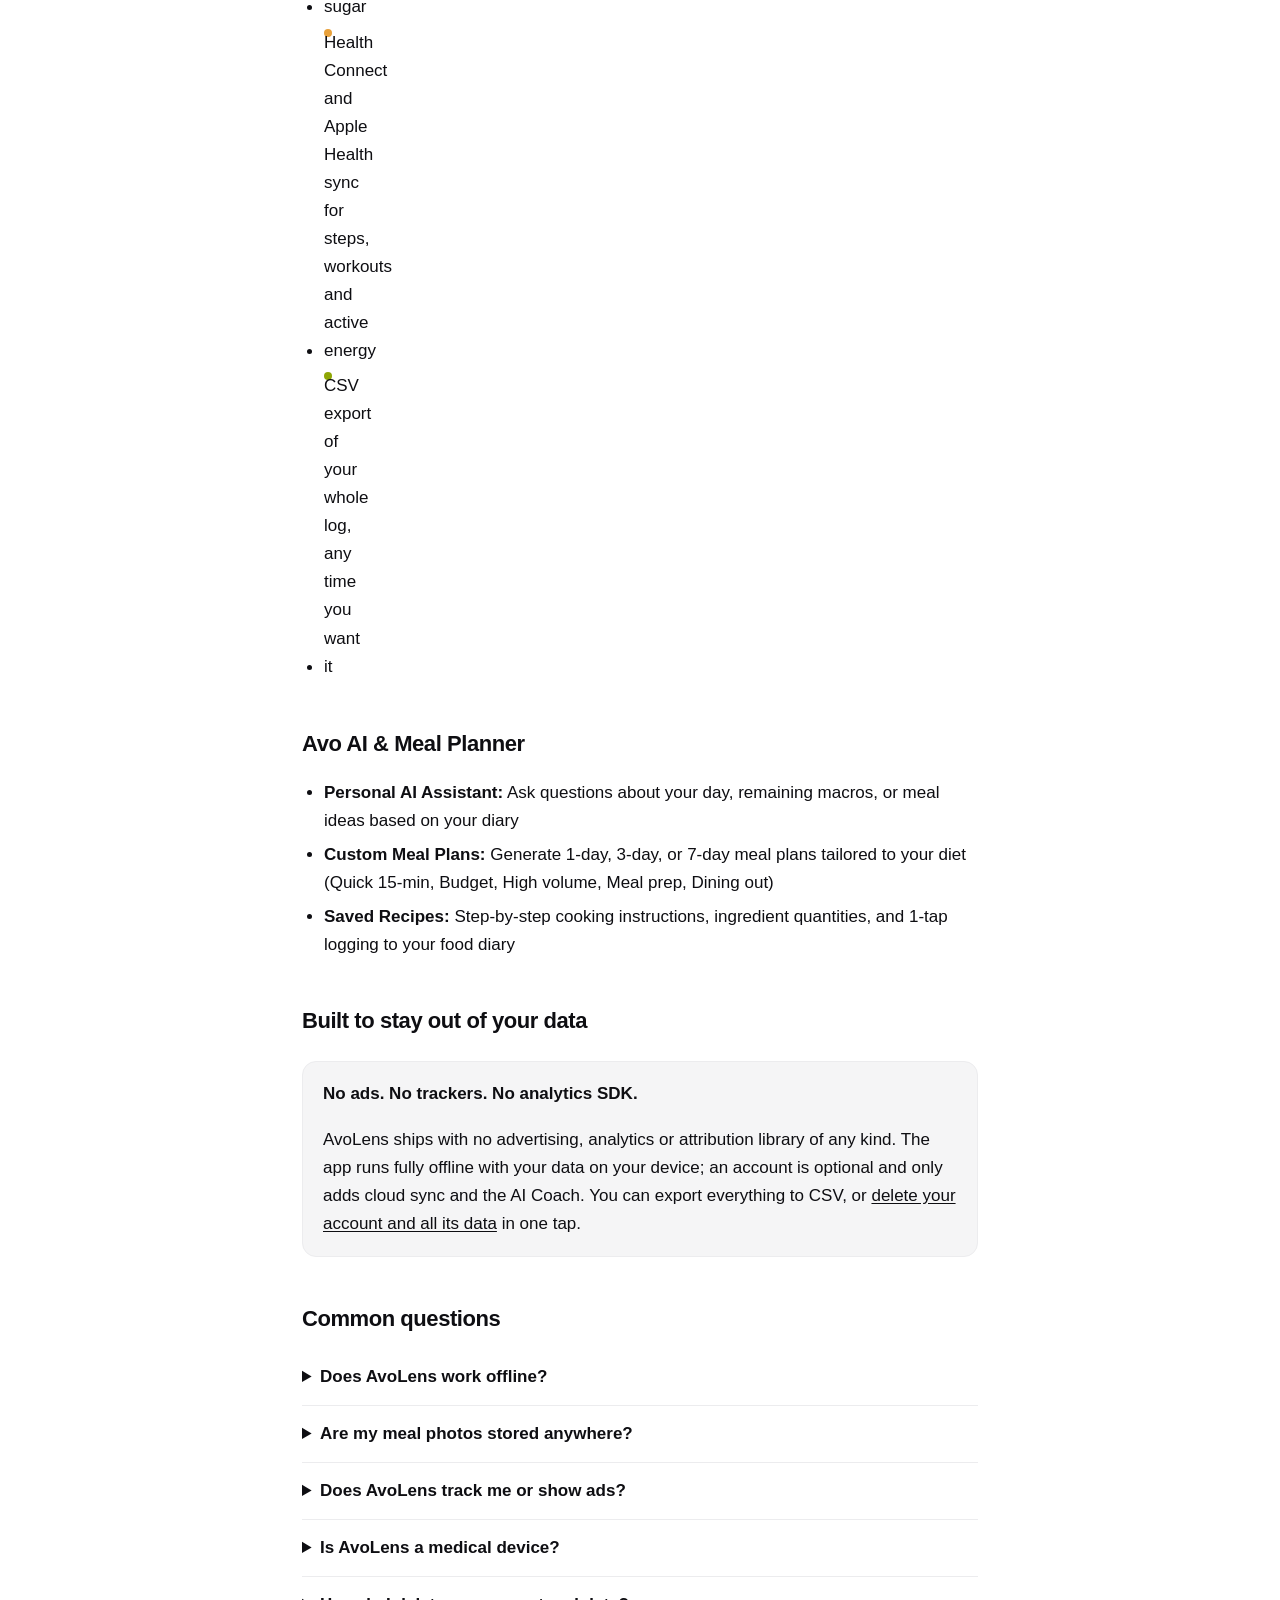
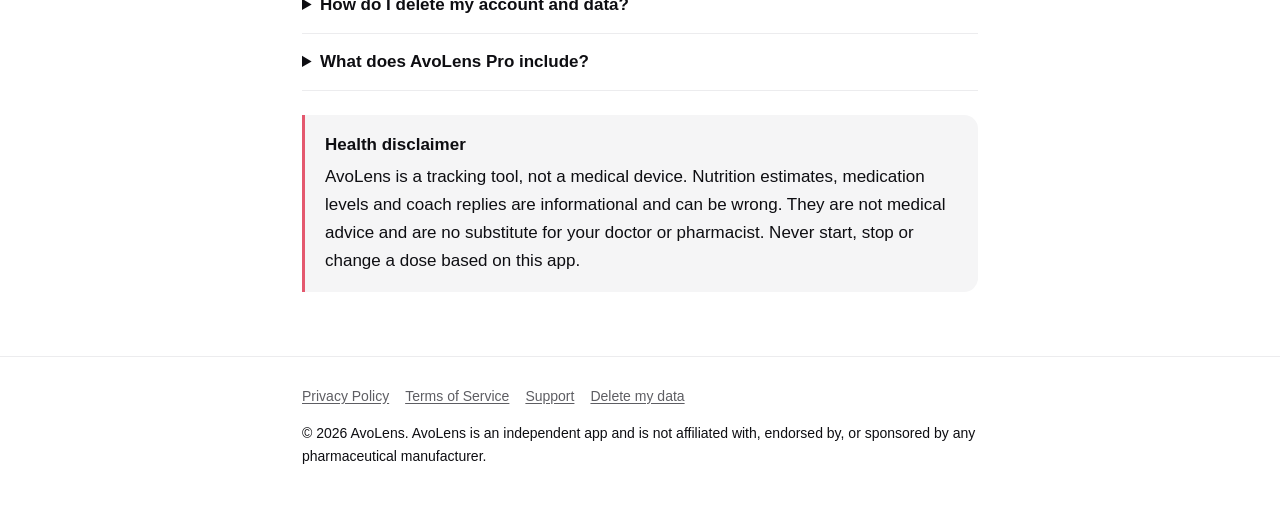
==== commit 8a5f18d2: "chore: update marketing site with Avo AI and new Pro features" ====
--- a/index.html
+++ b/index.html
@@ -6,7 +6,7 @@
 <meta name="viewport" content="width=device-width, initial-scale=1">
 <title>AvoLens — AI Calorie Counter, Macro Tracker & GLP-1 Log</title>
 <meta name="description" content="AvoLens is an AI calorie counter that reads your plate. Snap a photo for instant calories, protein, carbs and fat — plus barcode, nutrition label and voice logging, weight trends, and optional GLP-1 tracking. Works offline.">
-<link rel="canonical" href="https://sahelummm-cpu.github.io/avolens-site/">
+<link rel="canonical" href="https://avolens.voltgenix-llc.com/">
 <link rel="icon" href="assets/favicon.png" type="image/png">
 <link rel="apple-touch-icon" href="assets/icon-512.png">
 <link rel="stylesheet" href="assets/style.css">
@@ -15,14 +15,14 @@
 <meta property="og:site_name" content="AvoLens">
 <meta property="og:title" content="AvoLens — AI Calorie Counter, Macro Tracker & GLP-1 Log">
 <meta property="og:description" content="Snap your food for instant calories and macros. Track weight, protein and GLP-1. Works offline, no ads, no trackers.">
-<meta property="og:url" content="https://sahelummm-cpu.github.io/avolens-site/">
-<meta property="og:image" content="https://sahelummm-cpu.github.io/avolens-site/assets/og.png">
+<meta property="og:url" content="https://avolens.voltgenix-llc.com/">
+<meta property="og:image" content="https://avolens.voltgenix-llc.com/assets/og.png">
 <meta property="og:image:width" content="1024">
 <meta property="og:image:height" content="500">
 <meta name="twitter:card" content="summary_large_image">
 <meta name="twitter:title" content="AvoLens — AI Calorie Counter, Macro Tracker & GLP-1 Log">
 <meta name="twitter:description" content="Snap your food for instant calories and macros. Track weight, protein and GLP-1. Works offline, no ads, no trackers.">
-<meta name="twitter:image" content="https://sahelummm-cpu.github.io/avolens-site/assets/og.png">
+<meta name="twitter:image" content="https://avolens.voltgenix-llc.com/assets/og.png">
 
 <script type="application/ld+json">
 {
@@ -33,8 +33,8 @@
   "applicationCategory": "HealthApplication",
   "applicationSubCategory": "Calorie Counter",
   "operatingSystem": "Android 8.0+, iOS 16+",
-  "url": "https://sahelummm-cpu.github.io/avolens-site/",
-  "image": "https://sahelummm-cpu.github.io/avolens-site/assets/icon-512.png",
+  "url": "https://avolens.voltgenix-llc.com/",
+  "image": "https://avolens.voltgenix-llc.com/assets/icon-512.png",
   "description": "An AI calorie counter and macro tracker. Log meals by photo, barcode, nutrition label or voice; track weight, protein and water; optional GLP-1 medication logging. Runs fully offline with no ads and no tracking SDKs.",
   "featureList": [
     "AI photo calorie and macro estimation",
@@ -193,6 +193,14 @@
     <li><span class="dot f">CSV export of your whole log, any time you want it</li>
   </ul>
 
+
+  <h2>Avo AI & Meal Planner</h2>
+  <ul>
+    <li><b>Personal AI Assistant:</b> Ask questions about your day, remaining macros, or meal ideas based on your diary</li>
+    <li><b>Custom Meal Plans:</b> Generate 1-day, 3-day, or 7-day meal plans tailored to your diet (Quick 15-min, Budget, High volume, Meal prep, Dining out)</li>
+    <li><b>Saved Recipes:</b> Step-by-step cooking instructions, ingredient quantities, and 1-tap logging to your food diary</li>
+  </ul>
+
   <h2>Built to stay out of your data</h2>
   <div class="card">
     <h3>No ads. No trackers. No analytics SDK.</h3>
@@ -242,9 +250,7 @@
 
   <details>
     <summary>What does AvoLens Pro include?</summary>
-    <p>AvoLens Pro gives you unlimited AI scans, barcode, nutrition label and voice logging, 
-    the AI Coach, unlimited manual entry, food database search, weight and BMI trends, 
-    GLP-1 tracking, water, widgets and Health Connect sync. It is an auto-renewing 
+    <p>AvoLens Pro unlocks unlimited AI photo scans, barcode scanning, nutrition label OCR, voice logging, smart AI ingredient lookup, GLP-1 companion, and full access to Avo AI (Coach, Meal Plans & Recipes). It is an auto-renewing 
     subscription offered monthly or annually and billed through your app store. Cancel any 
     time in your store subscription settings.</p>
   </details>
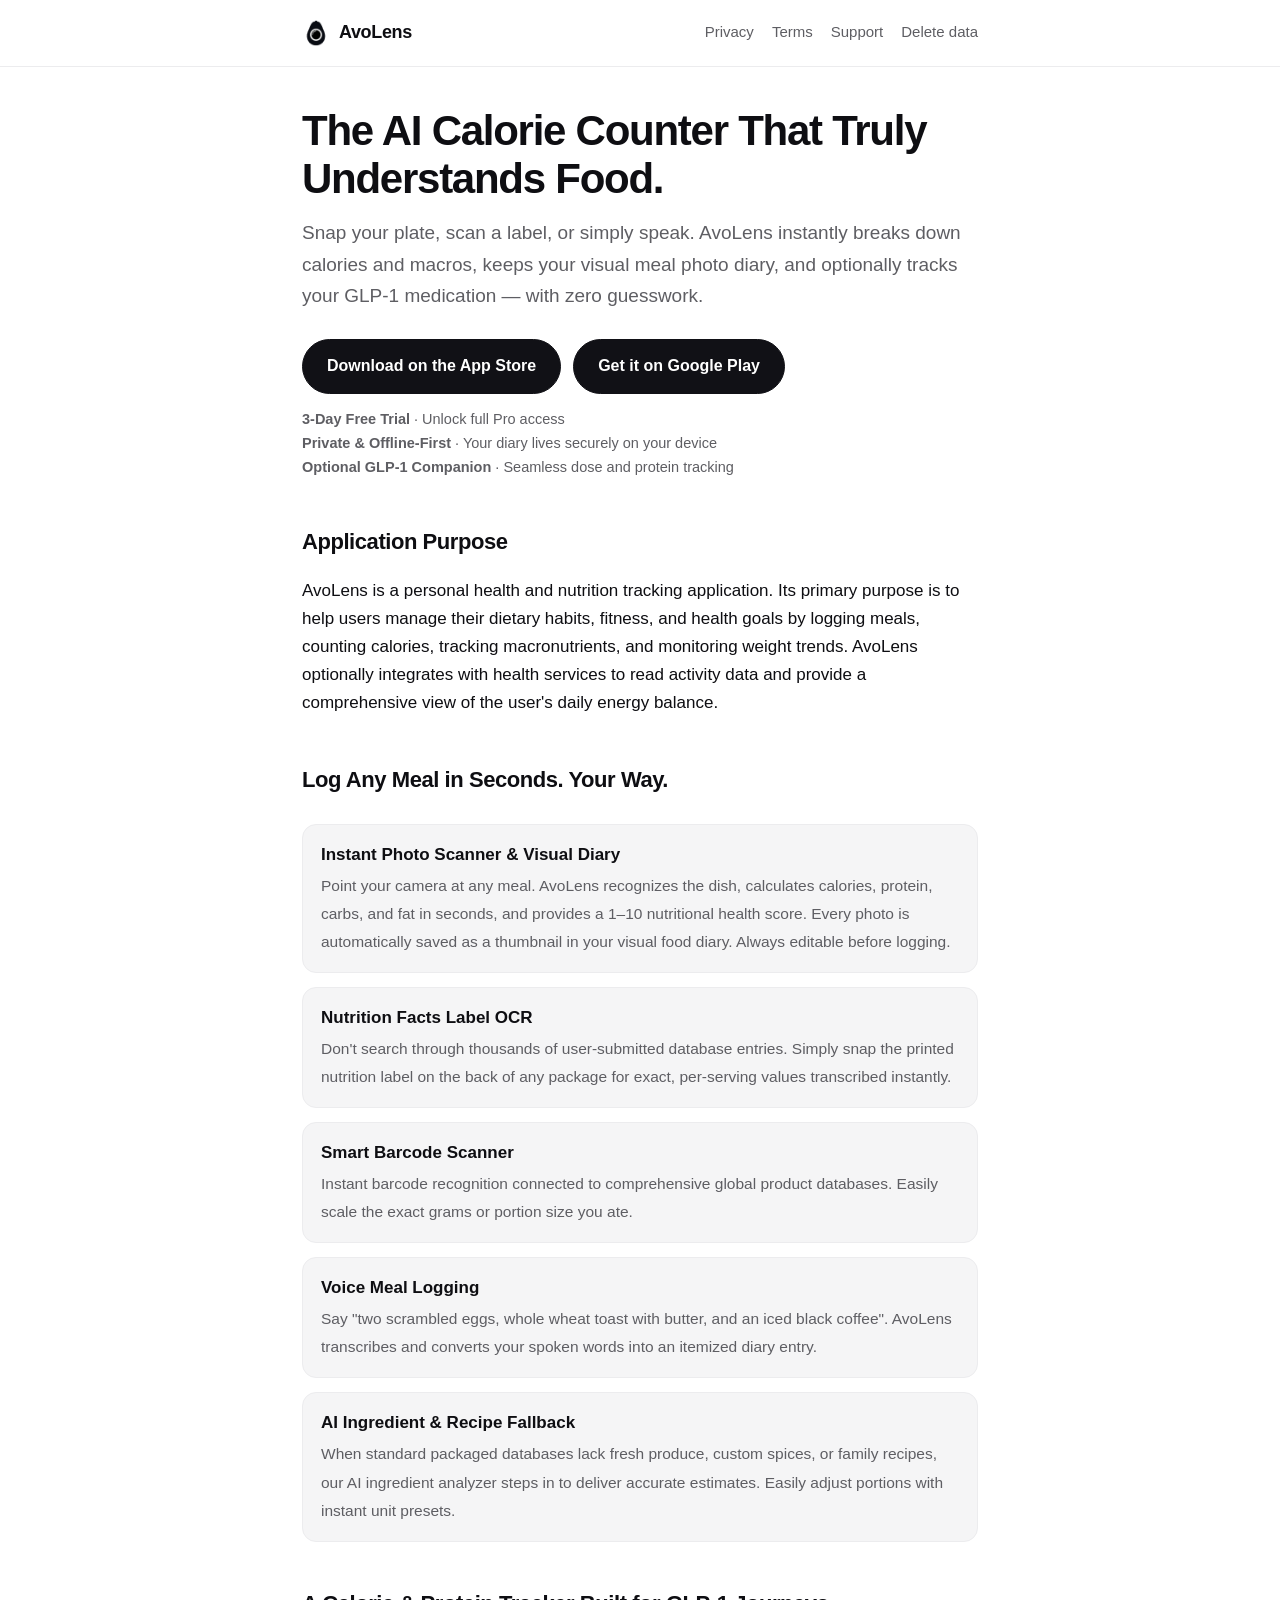
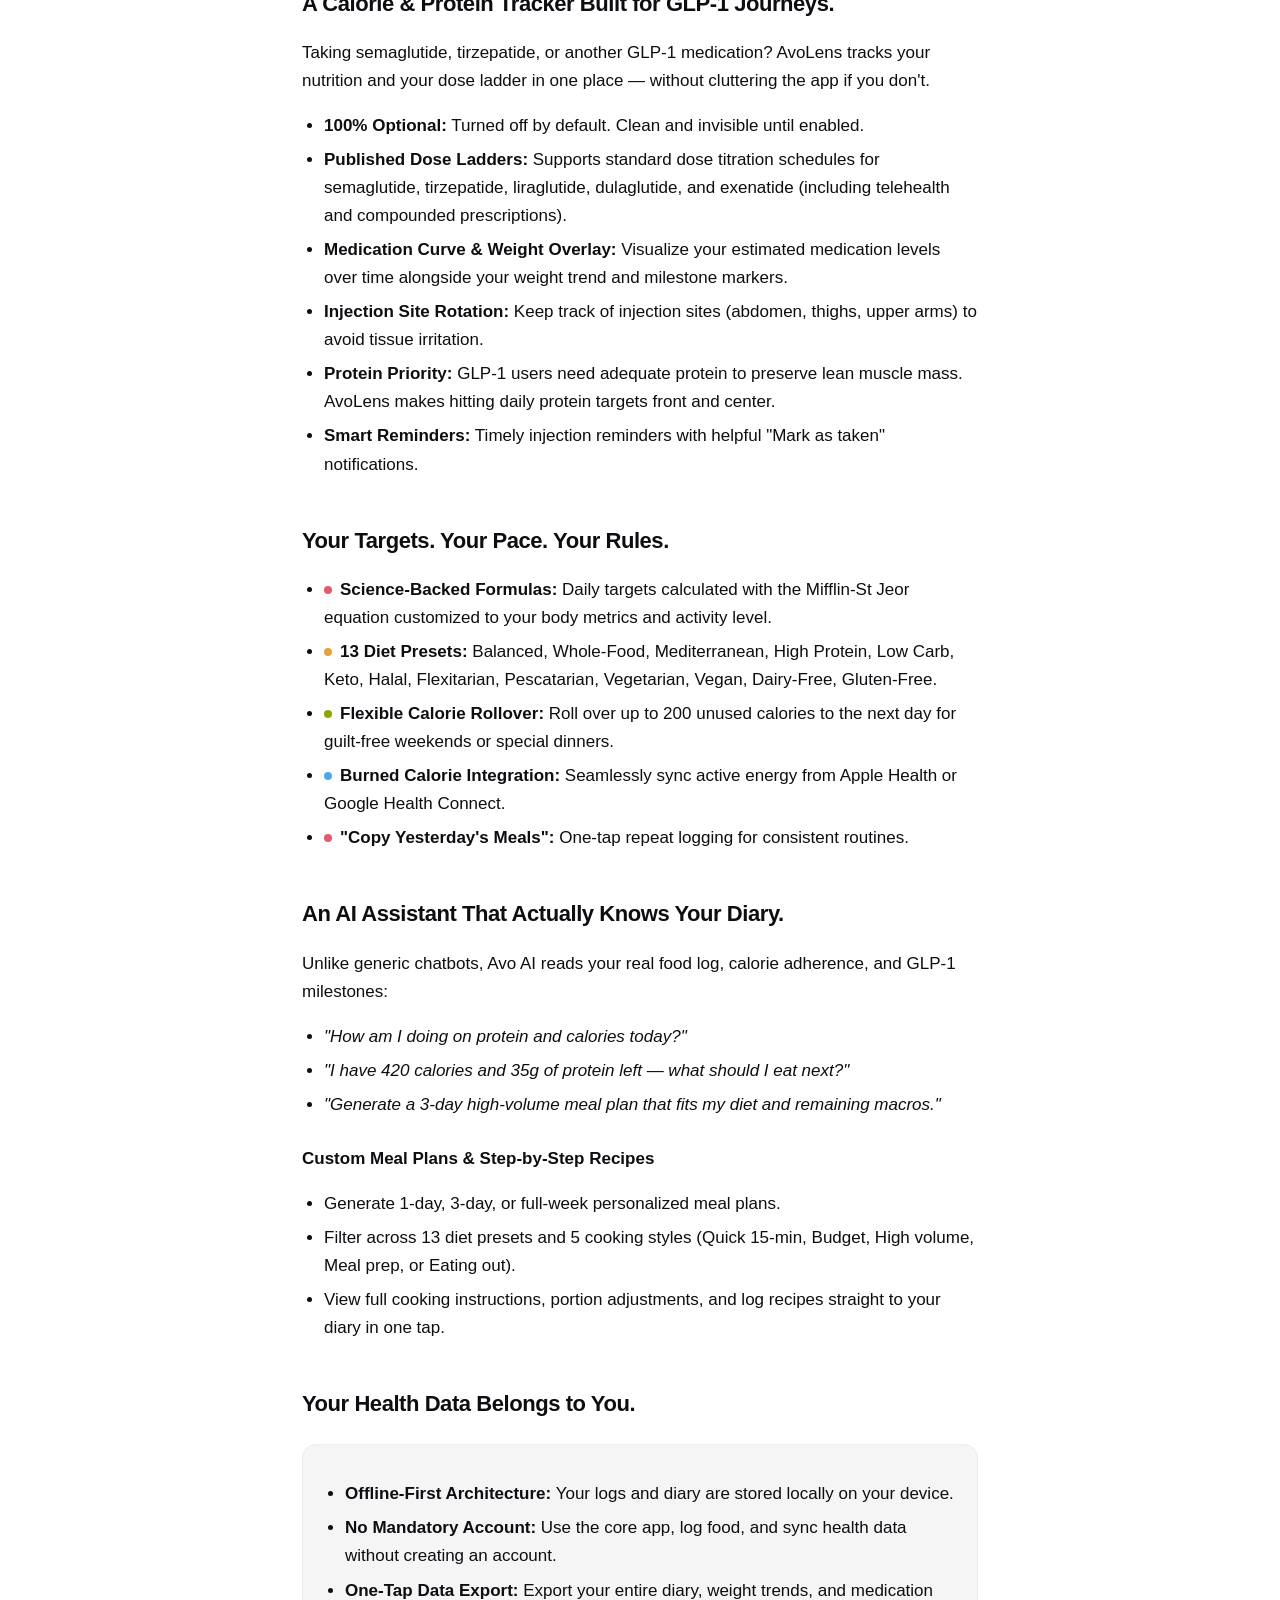
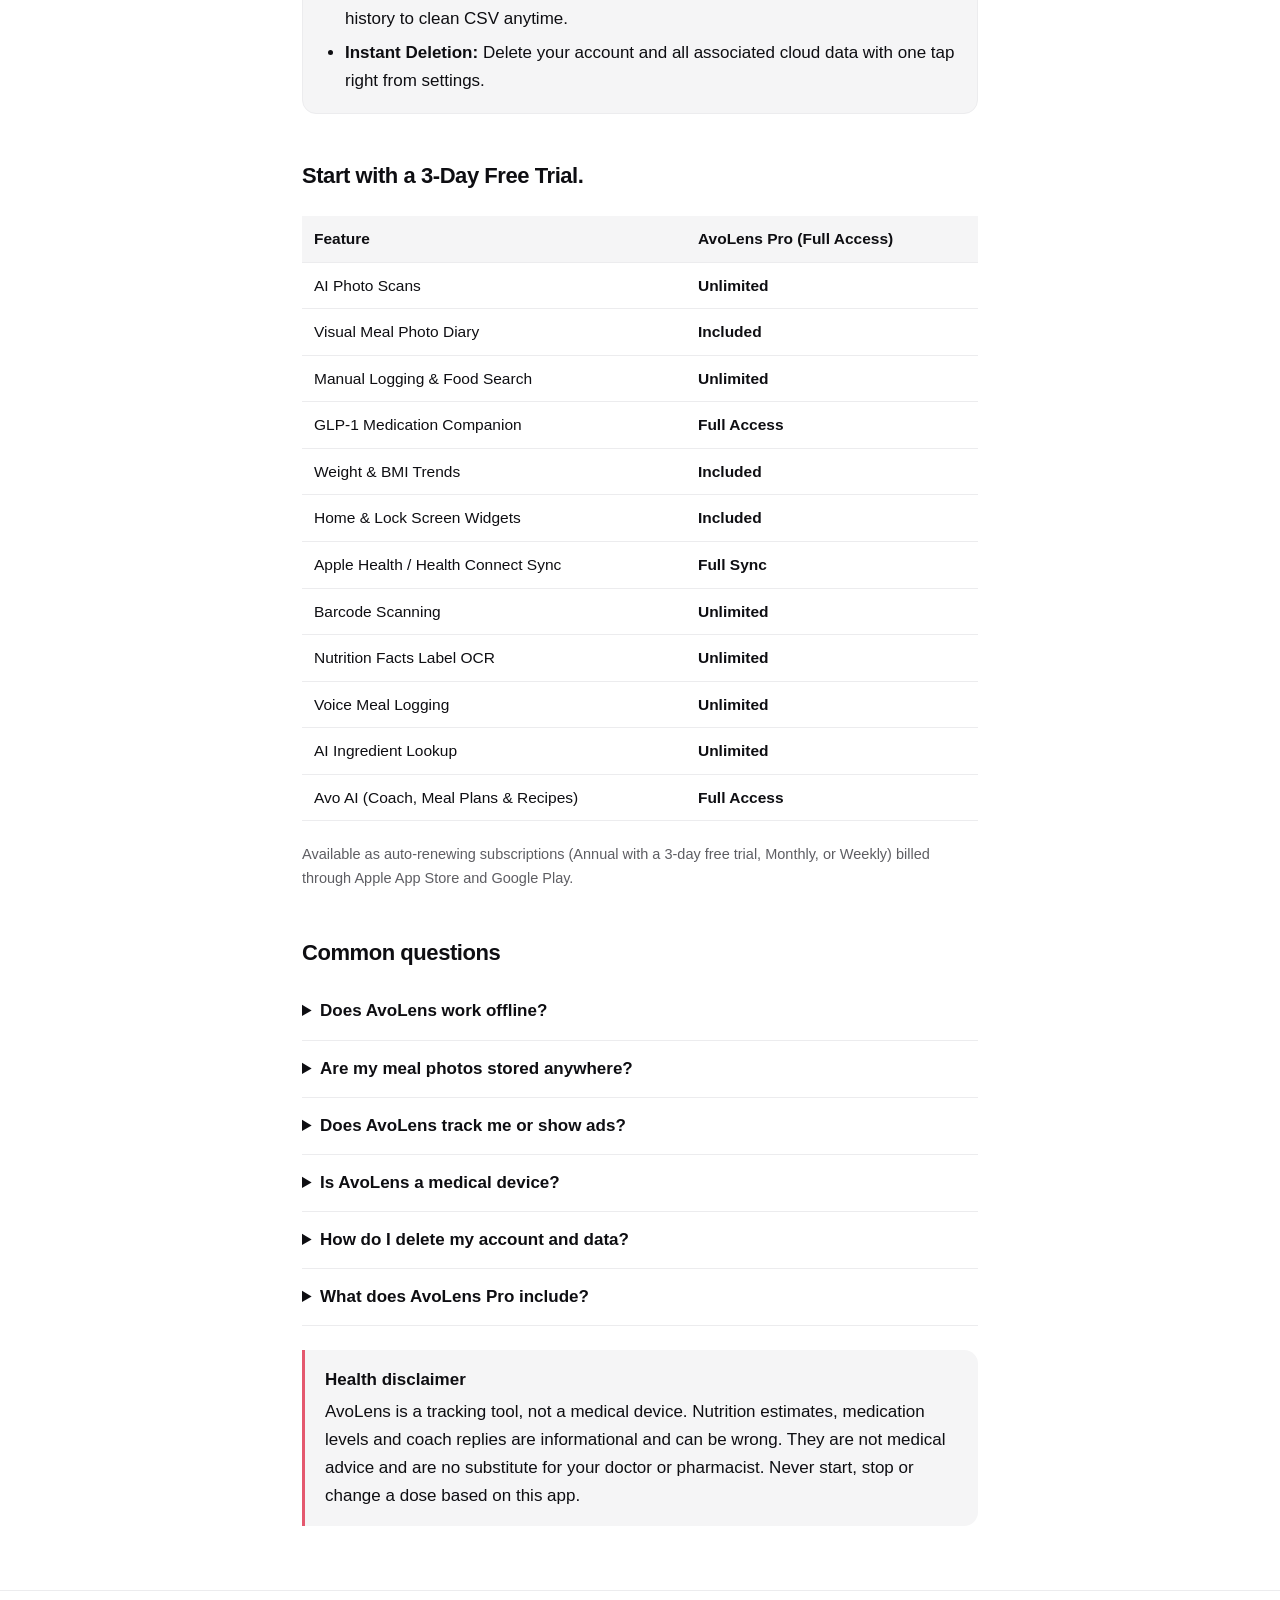
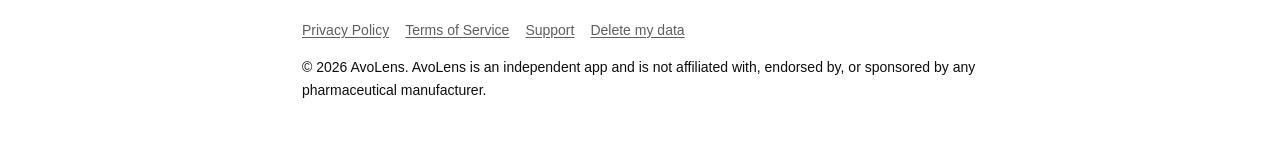
==== commit 7a16b93e: "update site copy and legal docs with newest app capabilities" ====
--- a/index.html
+++ b/index.html
@@ -108,7 +108,7 @@
       "name": "What does AvoLens Pro include?",
       "acceptedAnswer": {
         "@type": "Answer",
-        "text": "AvoLens Pro gives you unlimited AI scans, barcode, nutrition label and voice logging, the AI Coach, unlimited manual entry, food database search, weight and BMI trends, GLP-1 tracking, water, widgets and Health Connect sync. It is an auto-renewing subscription billed through your app store and can be cancelled there at any time."
+        "text": "AvoLens Pro unlocks unlimited AI photo scans, barcode scanning, nutrition label OCR, voice logging, smart AI ingredient lookup, GLP-1 companion, and full access to Avo AI (Coach, Meal Plans & Recipes). It is an auto-renewing subscription billed through your app store and can be cancelled there at any time."
       }
     }
   ]
@@ -131,84 +131,102 @@
 
 <main class="wrap">
 
-  <h1>AvoLens — The AI calorie counter that reads your plate</h1>
-  <p class="lede">Point your camera at a meal and AvoLens logs calories, protein, carbs and fat
-  in seconds — no searching a food database, no typing ingredients, no kitchen scale.</p>
+  <h1>The AI Calorie Counter That Truly Understands Food.</h1>
+  <p class="lede">Snap your plate, scan a label, or simply speak. AvoLens instantly breaks down calories and macros, keeps your visual meal photo diary, and optionally tracks your GLP-1 medication — with zero guesswork.</p>
 
   <div class="btn-row">
+    <a class="btn" href="#">Download on the App Store</a>
     <a class="btn" href="https://play.google.com/store/apps/details?id=app.avolens.mobile">Get it on Google Play</a>
-    <a class="btn secondary" href="#faq">Common questions</a>
-  </div>
-  <p class="small muted">AvoLens Pro is a premium subscription.</p>
+  </div>
+  <p class="small muted">
+    <strong>3-Day Free Trial</strong> · Unlock full Pro access<br>
+    <strong>Private &amp; Offline-First</strong> · Your diary lives securely on your device<br>
+    <strong>Optional GLP-1 Companion</strong> · Seamless dose and protein tracking
+  </p>
 
   <h2>Application Purpose</h2>
   <p>AvoLens is a personal health and nutrition tracking application. Its primary purpose is to help users manage their dietary habits, fitness, and health goals by logging meals, counting calories, tracking macronutrients, and monitoring weight trends. AvoLens optionally integrates with health services to read activity data and provide a comprehensive view of the user's daily energy balance.</p>
 
-  <h2>Four ways to log a meal</h2>
+  <h2>Log Any Meal in Seconds. Your Way.</h2>
   <ul class="features">
-    <li><b>Photo</b><span>Snap the plate and get a full nutrition breakdown plus a 1–10 health score.</li>
-    <li><b>Barcode</b><span>Scan any packaged product and adjust it to the portion you actually ate.</li>
-    <li><b>Nutrition label</b><span>Photograph a nutrition facts panel and AvoLens transcribes the exact per-serving values.</li>
-    <li><b>Voice</b><span>Say “two eggs and toast” and it becomes a logged meal.</li>
-  </ul>
-  <p>Every AI estimate is editable before you log it. You always have the final say on what
-  goes in your food diary.</p>
-
-  <h2>A calorie tracker that understands GLP-1</h2>
-  <p>If you take a GLP-1 medication, AvoLens tracks it alongside your nutrition instead of
-  making you run two apps. The feature is completely optional and stays hidden unless you
-  turn it on.</p>
+    <li><b>Instant Photo Scanner &amp; Visual Diary</b><span>Point your camera at any meal. AvoLens recognizes the dish, calculates calories, protein, carbs, and fat in seconds, and provides a 1–10 nutritional health score. Every photo is automatically saved as a thumbnail in your visual food diary. Always editable before logging.</span></li>
+    <li><b>Nutrition Facts Label OCR</b><span>Don't search through thousands of user-submitted database entries. Simply snap the printed nutrition label on the back of any package for exact, per-serving values transcribed instantly.</span></li>
+    <li><b>Smart Barcode Scanner</b><span>Instant barcode recognition connected to comprehensive global product databases. Easily scale the exact grams or portion size you ate.</span></li>
+    <li><b>Voice Meal Logging</b><span>Say "two scrambled eggs, whole wheat toast with butter, and an iced black coffee". AvoLens transcribes and converts your spoken words into an itemized diary entry.</span></li>
+    <li><b>AI Ingredient &amp; Recipe Fallback</b><span>When standard packaged databases lack fresh produce, custom spices, or family recipes, our AI ingredient analyzer steps in to deliver accurate estimates. Easily adjust portions with instant unit presets.</span></li>
+  </ul>
+
+  <h2>A Calorie &amp; Protein Tracker Built for GLP-1 Journeys.</h2>
+  <p>Taking semaglutide, tirzepatide, or another GLP-1 medication? AvoLens tracks your nutrition and your dose ladder in one place — without cluttering the app if you don't.</p>
   <ul>
-    <li>Log injections or oral doses using the published dose ladder for your medication</li>
-    <li>Dose reminders that follow your own schedule, with a missed-dose follow-up</li>
-    <li>Injection site rotation suggestions</li>
-    <li>Medication level over time, with injection markers on your weight chart</li>
-    <li>Adherence streak across your last 8 cycles</li>
-    <li>Protein tracking, which matters more on a GLP-1</li>
-  </ul>
-  <p class="small muted">Supports semaglutide, tirzepatide, liraglutide, dulaglutide and
-  exenatide, including compounded and telehealth prescriptions. AvoLens is an independent
-  app and is not affiliated with, endorsed by, or sponsored by any pharmaceutical
-  manufacturer.</p>
-
-  <h2>Your plan, your numbers</h2>
-  <p>Daily calorie and macro targets are calculated with the Mifflin-St Jeor equation from
-  your body stats and activity level — and every number stays editable.</p>
+    <li><strong>100% Optional:</strong> Turned off by default. Clean and invisible until enabled.</li>
+    <li><strong>Published Dose Ladders:</strong> Supports standard dose titration schedules for semaglutide, tirzepatide, liraglutide, dulaglutide, and exenatide (including telehealth and compounded prescriptions).</li>
+    <li><strong>Medication Curve &amp; Weight Overlay:</strong> Visualize your estimated medication levels over time alongside your weight trend and milestone markers.</li>
+    <li><strong>Injection Site Rotation:</strong> Keep track of injection sites (abdomen, thighs, upper arms) to avoid tissue irritation.</li>
+    <li><strong>Protein Priority:</strong> GLP-1 users need adequate protein to preserve lean muscle mass. AvoLens makes hitting daily protein targets front and center.</li>
+    <li><strong>Smart Reminders:</strong> Timely injection reminders with helpful "Mark as taken" notifications.</li>
+  </ul>
+
+  <h2>Your Targets. Your Pace. Your Rules.</h2>
   <ul>
-    <li>Pick your pace and see the projected date before you commit</li>
-    <li>Roll over up to 200 unused calories to the next day</li>
-    <li>Add calories burned back into your daily goal</li>
-    <li>13 diets: balanced, whole-food, Mediterranean, flexitarian, pescatarian, vegetarian,
-    vegan, high protein, low carb, keto, dairy-free, gluten-free and halal</li>
-  </ul>
-
-  <h2>Track weight and progress</h2>
+    <li><span class="dot p"></span><b>Science-Backed Formulas:</b> Daily targets calculated with the Mifflin-St Jeor equation customized to your body metrics and activity level.</li>
+    <li><span class="dot c"></span><b>13 Diet Presets:</b> Balanced, Whole-Food, Mediterranean, High Protein, Low Carb, Keto, Halal, Flexitarian, Pescatarian, Vegetarian, Vegan, Dairy-Free, Gluten-Free.</li>
+    <li><span class="dot f"></span><b>Flexible Calorie Rollover:</b> Roll over up to 200 unused calories to the next day for guilt-free weekends or special dinners.</li>
+    <li><span class="dot w"></span><b>Burned Calorie Integration:</b> Seamlessly sync active energy from Apple Health or Google Health Connect.</li>
+    <li><span class="dot p"></span><b>"Copy Yesterday's Meals":</b> One-tap repeat logging for consistent routines.</li>
+  </ul>
+
+
+  <h2>An AI Assistant That Actually Knows Your Diary.</h2>
+  <p>Unlike generic chatbots, Avo AI reads your real food log, calorie adherence, and GLP-1 milestones:</p>
   <ul>
-    <li><span class="dot p">Smoothed weight trend with a goal projection</li>
-    <li><span class="dot c">BMI, body measurements, and progress photos with a before/after view</li>
-    <li><span class="dot f">Protein and calorie adherence, like “hit protein 5/7 days”</li>
-    <li><span class="dot w">Logging heatmap, streaks and awards</li>
-    <li><span class="dot p">Water, fiber, sodium and sugar</li>
-    <li><span class="dot c">Health Connect and Apple Health sync for steps, workouts and active energy</li>
-    <li><span class="dot f">CSV export of your whole log, any time you want it</li>
-  </ul>
-
-
-  <h2>Avo AI & Meal Planner</h2>
+    <li><i>"How am I doing on protein and calories today?"</i></li>
+    <li><i>"I have 420 calories and 35g of protein left — what should I eat next?"</i></li>
+    <li><i>"Generate a 3-day high-volume meal plan that fits my diet and remaining macros."</i></li>
+  </ul>
+  <h3>Custom Meal Plans &amp; Step-by-Step Recipes</h3>
   <ul>
-    <li><b>Personal AI Assistant:</b> Ask questions about your day, remaining macros, or meal ideas based on your diary</li>
-    <li><b>Custom Meal Plans:</b> Generate 1-day, 3-day, or 7-day meal plans tailored to your diet (Quick 15-min, Budget, High volume, Meal prep, Dining out)</li>
-    <li><b>Saved Recipes:</b> Step-by-step cooking instructions, ingredient quantities, and 1-tap logging to your food diary</li>
-  </ul>
-
-  <h2>Built to stay out of your data</h2>
+    <li>Generate 1-day, 3-day, or full-week personalized meal plans.</li>
+    <li>Filter across 13 diet presets and 5 cooking styles (Quick 15-min, Budget, High volume, Meal prep, or Eating out).</li>
+    <li>View full cooking instructions, portion adjustments, and log recipes straight to your diary in one tap.</li>
+  </ul>
+
+  <h2>Your Health Data Belongs to You.</h2>
   <div class="card">
-    <h3>No ads. No trackers. No analytics SDK.</h3>
-    <p>AvoLens ships with no advertising, analytics or attribution library of any kind. The
-    app runs fully offline with your data on your device; an account is optional and only
-    adds cloud sync and the AI Coach. You can export everything to CSV, or
-    <a href="delete-account/">delete your account and all its data</a> in one tap.</p>
-  </div>
+    <ul>
+      <li><strong>Offline-First Architecture:</strong> Your logs and diary are stored locally on your device.</li>
+      <li><strong>No Mandatory Account:</strong> Use the core app, log food, and sync health data without creating an account.</li>
+      <li><strong>One-Tap Data Export:</strong> Export your entire diary, weight trends, and medication history to clean CSV anytime.</li>
+      <li><strong>Instant Deletion:</strong> Delete your account and all associated cloud data with one tap right from settings.</li>
+    </ul>
+  </div>
+
+  <h2>Start with a 3-Day Free Trial.</h2>
+  <div class="table-scroll">
+    <table>
+      <thead>
+        <tr>
+          <th>Feature</th>
+          <th>AvoLens Pro (Full Access)</th>
+        </tr>
+      </thead>
+      <tbody>
+        <tr><td>AI Photo Scans</td><td><strong>Unlimited</strong></td></tr>
+        <tr><td>Visual Meal Photo Diary</td><td><strong>Included</strong></td></tr>
+        <tr><td>Manual Logging &amp; Food Search</td><td><strong>Unlimited</strong></td></tr>
+        <tr><td>GLP-1 Medication Companion</td><td><strong>Full Access</strong></td></tr>
+        <tr><td>Weight &amp; BMI Trends</td><td><strong>Included</strong></td></tr>
+        <tr><td>Home &amp; Lock Screen Widgets</td><td><strong>Included</strong></td></tr>
+        <tr><td>Apple Health / Health Connect Sync</td><td><strong>Full Sync</strong></td></tr>
+        <tr><td>Barcode Scanning</td><td><strong>Unlimited</strong></td></tr>
+        <tr><td>Nutrition Facts Label OCR</td><td><strong>Unlimited</strong></td></tr>
+        <tr><td>Voice Meal Logging</td><td><strong>Unlimited</strong></td></tr>
+        <tr><td>AI Ingredient Lookup</td><td><strong>Unlimited</strong></td></tr>
+        <tr><td>Avo AI (Coach, Meal Plans &amp; Recipes)</td><td><strong>Full Access</strong></td></tr>
+      </tbody>
+    </table>
+  </div>
+  <p class="small muted">Available as auto-renewing subscriptions (Annual with a 3-day free trial, Monthly, or Weekly) billed through Apple App Store and Google Play.</p>
 
   <h2 id="faq">Common questions</h2>
 
